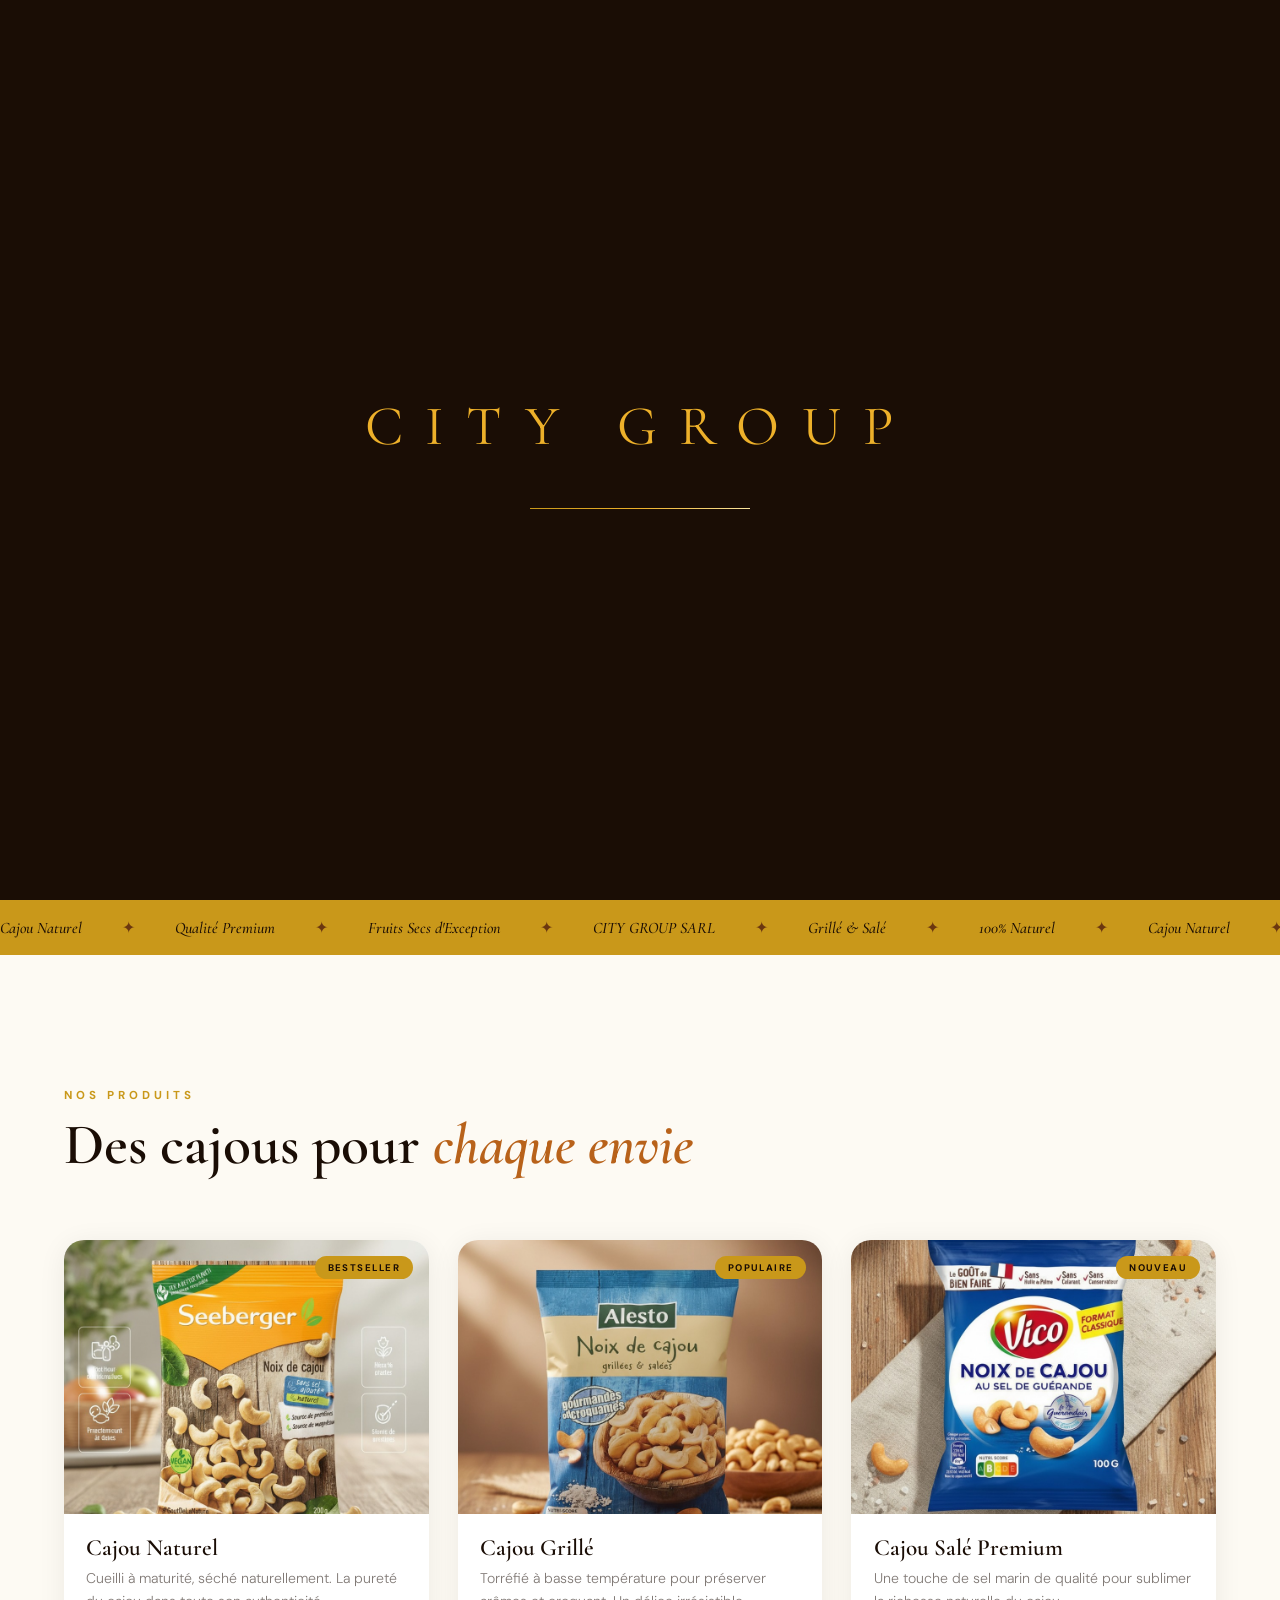
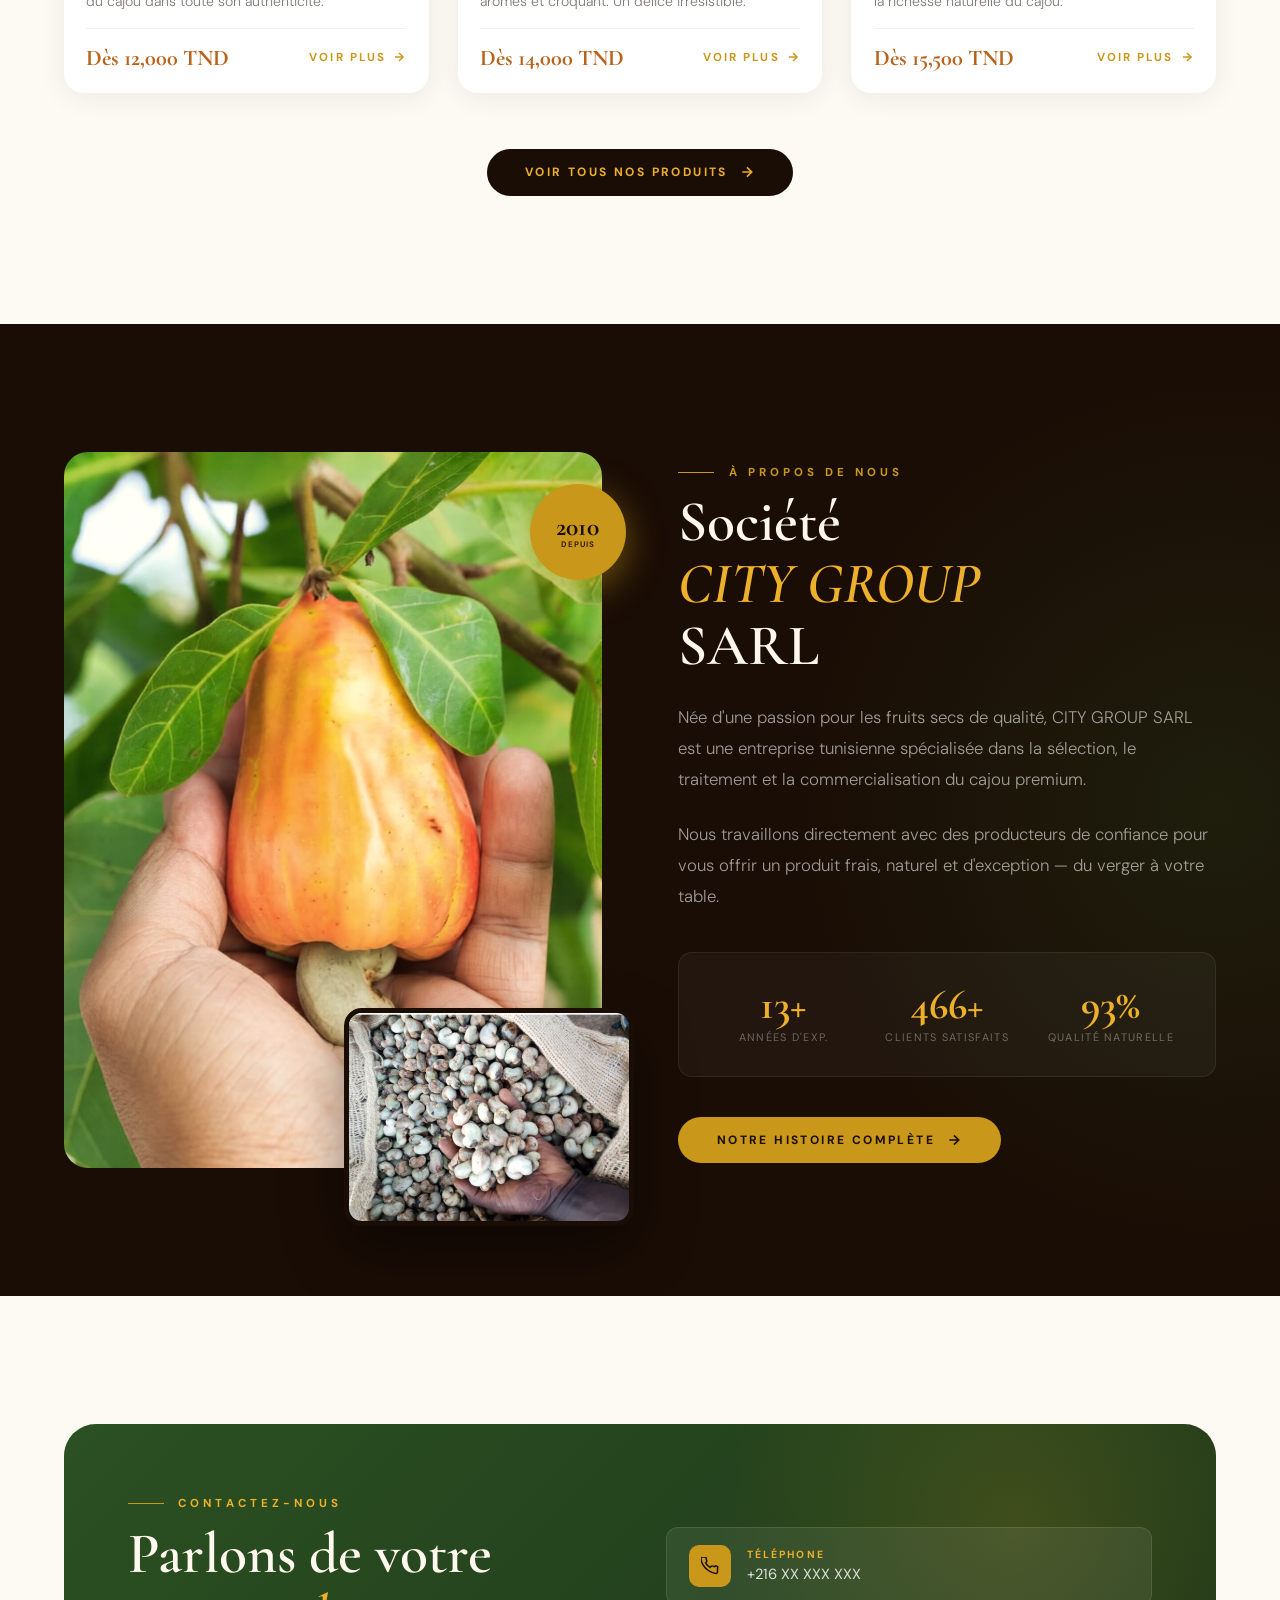
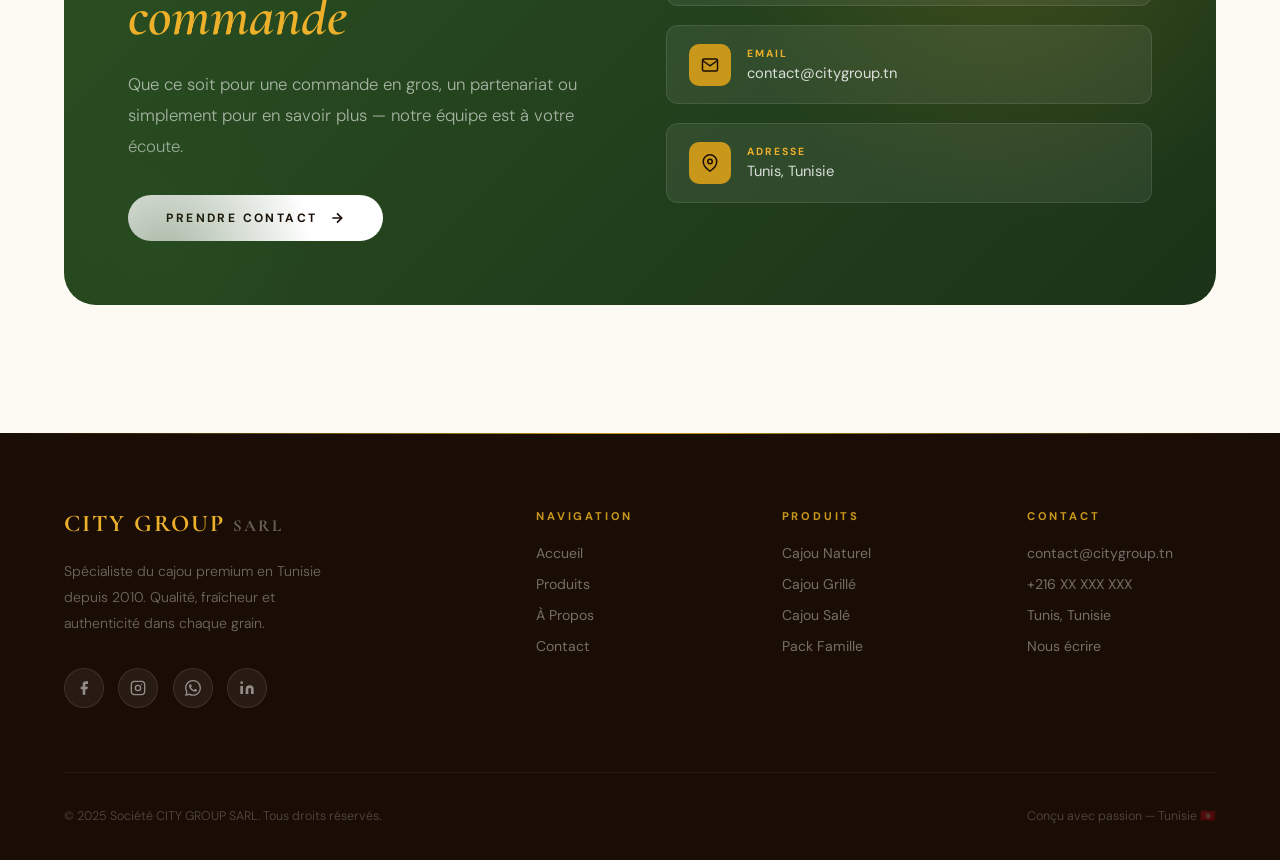
==== index.html @ 3052d3b9 "Initial commit" ====
<!DOCTYPE html>
<html lang="fr">
<head>
  <meta charset="UTF-8"/>
  <meta name="viewport" content="width=device-width, initial-scale=1.0"/>
  <meta name="description" content="Société CITY GROUP SARL — Cajou premium de qualité supérieure. Découvrez nos produits de fruits secs d'exception."/>
  <title>CITY GROUP SARL — Cajou Premium</title>
  <link rel="stylesheet" href="css/style.css"/>
  <link rel="preconnect" href="https://fonts.googleapis.com"/>
</head>
<body>

  <!-- LOADER -->
  <div id="loader">
    <div class="loader-brand">CITY GROUP</div>
    <div class="loader-line-wrap"><div class="loader-line"></div></div>
  </div>

  <!-- PAGE VEIL (transition) -->
  <div class="page-veil"></div>

  <!-- CUSTOM CURSOR -->
  <div class="cursor">
    <div class="cursor-dot"></div>
    <div class="cursor-ring"></div>
  </div>

  <!-- ===================== NAVBAR ===================== -->
  <nav class="navbar">
    <div class="nav-inner">
      <a href="index.html" class="nav-logo">
        <img src="./assets/logo.WebP" alt="City Group SARL" style="height:72px; width:auto; object-fit:contain;"/>
        <div class="logo-name">
          CITY GROUP
          <sub>SARL</sub>
        </div>
      </a>

      <ul class="nav-menu">
        <li><a href="index.html"    class="nav-link">Accueil</a></li>
        <li><a href="products.html" class="nav-link">Produits</a></li>
        <li><a href="about.html"    class="nav-link">À Propos</a></li>
        <li><a href="contact.html"  class="nav-link nav-cta">Contact</a></li>
      </ul>

      <button class="hamburger" aria-label="Menu">
        <span></span><span></span><span></span>
      </button>
    </div>
  </nav>

  <!-- Mobile Overlay -->
  <div class="nav-mobile">
    <ul class="nav-menu">
      <li><a href="index.html"    class="nav-link">Accueil</a></li>
      <li><a href="products.html" class="nav-link">Produits</a></li>
      <li><a href="about.html"    class="nav-link">À Propos</a></li>
      <li><a href="contact.html"  class="nav-link">Contact</a></li>
    </ul>
  </div>

  <!-- ===================== HERO ===================== -->
  <section class="hero">
    <div class="hero-backdrop"></div>
    <div class="hero-noise"></div>
    <div class="particles"></div>

    <div class="hero-photo">
      <img src="./assets/wallpaper-cajou.WebP"
           alt="Cajou premium" loading="lazy"/>
    </div>

    <div class="container">
      <div class="hero-content">
        <div class="eyebrow-line eyebrow" data-reveal="up">
          Qualité &amp; Excellence
        </div>

        <h1 data-reveal="up" data-delay="1">
          La <em>saveur pure</em><br/>
          du <strong>cajou</strong><br/>
          naturel
        </h1>

        <p class="hero-sub" data-reveal="up" data-delay="2">
          Société CITY GROUP SARL vous propose des fruits secs de cajou
          soigneusement sélectionnés — croquants, naturels et d'une
          fraîcheur incomparable.
        </p>

        <div class="hero-actions" data-reveal="up" data-delay="3">
          <a href="products.html" class="btn btn-primary">
            <span>Découvrir nos produits</span>
            <svg width="16" height="16" viewBox="0 0 24 24" fill="none" stroke="currentColor" stroke-width="2.5"><line x1="5" y1="12" x2="19" y2="12"/><polyline points="12 5 19 12 12 19"/></svg>
          </a>
          <a href="about.html" class="btn btn-outline">
            <span>Notre histoire</span>
          </a>
        </div>
      </div>
    </div>

    <div class="hero-scroll">
      <p>Défiler</p>
      <div class="scroll-bar"></div>
    </div>
  </section>

  <!-- ===================== MARQUEE ===================== -->
  <div class="marquee-bar" aria-hidden="true">
    <div class="marquee-track">
      <!-- duplicated for seamless loop -->
      <span class="marquee-item">Cajou Naturel</span>
      <span class="marquee-item marquee-dot">✦</span>
      <span class="marquee-item">Qualité Premium</span>
      <span class="marquee-item marquee-dot">✦</span>
      <span class="marquee-item">Fruits Secs d'Exception</span>
      <span class="marquee-item marquee-dot">✦</span>
      <span class="marquee-item">CITY GROUP SARL</span>
      <span class="marquee-item marquee-dot">✦</span>
      <span class="marquee-item">Grillé & Salé</span>
      <span class="marquee-item marquee-dot">✦</span>
      <span class="marquee-item">100% Naturel</span>
      <span class="marquee-item marquee-dot">✦</span>

      <span class="marquee-item">Cajou Naturel</span>
      <span class="marquee-item marquee-dot">✦</span>
      <span class="marquee-item">Qualité Premium</span>
      <span class="marquee-item marquee-dot">✦</span>
      <span class="marquee-item">Fruits Secs d'Exception</span>
      <span class="marquee-item marquee-dot">✦</span>
      <span class="marquee-item">CITY GROUP SARL</span>
      <span class="marquee-item marquee-dot">✦</span>
      <span class="marquee-item">Grillé & Salé</span>
      <span class="marquee-item marquee-dot">✦</span>
      <span class="marquee-item">100% Naturel</span>
      <span class="marquee-item marquee-dot">✦</span>
    </div>
  </div>

  <!-- ===================== PRODUCTS PREVIEW ===================== -->
  <section class="sec-products-preview">
    <div class="container">
      <div class="sec-header" data-reveal="up">
        <span class="eyebrow">Nos Produits</span>
        <h2 class="sec-title">Des cajous pour <em>chaque envie</em></h2>
      </div>

      <div class="products-grid-3">
        <!-- Card 1 -->
        <div class="product-card" data-reveal="up" data-delay="1">
          <div class="pc-img">
            <img src="./assets/Cajou-Naturel.WebP"
                 alt="Cajou Naturel" loading="lazy"/>
            <span class="pc-badge">Bestseller</span>
          </div>
          <div class="pc-body">
            <h3>Cajou Naturel</h3>
            <p>Cueilli à maturité, séché naturellement. La pureté du cajou dans toute son authenticité.</p>
            <div class="pc-footer">
              <span class="price">Dès 12,000 TND</span>
              <a href="products.html" class="pc-link">
                Voir plus
                <svg width="14" height="14" viewBox="0 0 24 24" fill="none" stroke="currentColor" stroke-width="2.5"><line x1="5" y1="12" x2="19" y2="12"/><polyline points="12 5 19 12 12 19"/></svg>
              </a>
            </div>
          </div>
        </div>

        <!-- Card 2 -->
        <div class="product-card" data-reveal="up" data-delay="2">
          <div class="pc-img">
            <img src="./assets/Cajou-grillees-salees.WebP"
                 alt="Cajou Grillé" loading="lazy"/>
            <span class="pc-badge">Populaire</span>
          </div>
          <div class="pc-body">
            <h3>Cajou Grillé</h3>
            <p>Torréfié à basse température pour préserver arômes et croquant. Un délice irrésistible.</p>
            <div class="pc-footer">
              <span class="price">Dès 14,000 TND</span>
              <a href="products.html" class="pc-link">
                Voir plus
                <svg width="14" height="14" viewBox="0 0 24 24" fill="none" stroke="currentColor" stroke-width="2.5"><line x1="5" y1="12" x2="19" y2="12"/><polyline points="12 5 19 12 12 19"/></svg>
              </a>
            </div>
          </div>
        </div>

        <!-- Card 3 -->
        <div class="product-card" data-reveal="up" data-delay="3">
          <div class="pc-img">
            <img src="./assets/cajou-sel-gerande.WebP"
                 alt="Cajou Salé Premium" loading="lazy"/>
            <span class="pc-badge">Nouveau</span>
          </div>
          <div class="pc-body">
            <h3>Cajou Salé Premium</h3>
            <p>Une touche de sel marin de qualité pour sublimer la richesse naturelle du cajou.</p>
            <div class="pc-footer">
              <span class="price">Dès 15,500 TND</span>
              <a href="products.html" class="pc-link">
                Voir plus
                <svg width="14" height="14" viewBox="0 0 24 24" fill="none" stroke="currentColor" stroke-width="2.5"><line x1="5" y1="12" x2="19" y2="12"/><polyline points="12 5 19 12 12 19"/></svg>
              </a>
            </div>
          </div>
        </div>
      </div>

      <div style="text-align:center; margin-top:3.5rem;" data-reveal="up">
        <a href="products.html" class="btn btn-dark">
          <span>Voir tous nos produits</span>
          <svg width="16" height="16" viewBox="0 0 24 24" fill="none" stroke="currentColor" stroke-width="2.5"><line x1="5" y1="12" x2="19" y2="12"/><polyline points="12 5 19 12 12 19"/></svg>
        </a>
      </div>
    </div>
  </section>

  <!-- ===================== ABOUT TEASER ===================== -->
  <section class="sec-about-teaser">
    <div class="container">
      <div class="about-layout">

        <!-- Visual -->
        <div class="about-visual" data-reveal="left">
          <div class="about-main-img">
            <img src="./assets/cajou-fruit.WebP"
                 alt="Notre entreprise" loading="lazy"/>
          </div>
          <div class="about-accent-img">
            <img src="./assets/about-us0.WebP"
                 alt="Produits frais" loading="lazy"/>
          </div>
          <div class="about-spin-badge">
            <span class="yr">2010</span>
            <span class="yr-lbl">Depuis</span>
          </div>
        </div>

        <!-- Text -->
        <div class="about-text" data-reveal="right">
          <span class="eyebrow-line eyebrow">À Propos de Nous</span>
          <h2 class="sec-title" style="margin-top:.7rem;">
            Société<br/><em>CITY GROUP</em><br/>SARL
          </h2>
          <p>
            Née d'une passion pour les fruits secs de qualité, CITY GROUP SARL
            est une entreprise tunisienne spécialisée dans la sélection,
            le traitement et la commercialisation du cajou premium.
          </p>
          <p>
            Nous travaillons directement avec des producteurs de confiance pour
            vous offrir un produit frais, naturel et d'exception — du verger à
            votre table.
          </p>

          <div class="stats-row">
            <div class="stat">
              <div class="stat-n" data-count="14" data-suffix="+">0+</div>
              <div class="stat-l">Années d'exp.</div>
            </div>
            <div class="stat">
              <div class="stat-n" data-count="500" data-suffix="+">0+</div>
              <div class="stat-l">Clients satisfaits</div>
            </div>
            <div class="stat">
              <div class="stat-n" data-count="100" data-suffix="%">0%</div>
              <div class="stat-l">Qualité naturelle</div>
            </div>
          </div>

          <a href="about.html" class="btn btn-primary">
            <span>Notre histoire complète</span>
            <svg width="16" height="16" viewBox="0 0 24 24" fill="none" stroke="currentColor" stroke-width="2.5"><line x1="5" y1="12" x2="19" y2="12"/><polyline points="12 5 19 12 12 19"/></svg>
          </a>
        </div>
      </div>
    </div>
  </section>

  <!-- ===================== CONTACT TEASER ===================== -->
  <section class="sec-contact-teaser">
    <div class="container">
      <div class="contact-card-big">
        <div class="ctc-txt" data-reveal="left">
          <span class="eyebrow-line eyebrow" style="color:#EDB02A">Contactez-nous</span>
          <h2 style="margin-top:.7rem;">Parlons de votre <em>commande</em></h2>
          <p>
            Que ce soit pour une commande en gros, un partenariat ou simplement
            pour en savoir plus — notre équipe est à votre écoute.
          </p>
          <a href="contact.html" class="btn btn-white">
            <span>Prendre contact</span>
            <svg width="16" height="16" viewBox="0 0 24 24" fill="none" stroke="currentColor" stroke-width="2.5"><line x1="5" y1="12" x2="19" y2="12"/><polyline points="12 5 19 12 12 19"/></svg>
          </a>
        </div>

        <div class="ctc-items" data-reveal="right">
          <div class="ctc-item">
            <div class="ctc-icon">
              <svg viewBox="0 0 24 24" fill="none" stroke="currentColor" stroke-width="2"><path d="M22 16.92v3a2 2 0 01-2.18 2 19.79 19.79 0 01-8.63-3.07A19.5 19.5 0 013 10.81a19.79 19.79 0 01-3.07-8.67A2 2 0 011.9 0h3a2 2 0 012 1.72 12.8 12.8 0 00.7 2.81 2 2 0 01-.45 2.11L6.09 7.91a16 16 0 006 6l1.27-1.27a2 2 0 012.11-.45 12.8 12.8 0 002.81.7A2 2 0 0122 14.92z"/></svg>
            </div>
            <div>
              <div class="ctc-lbl">Téléphone</div>
              <div class="ctc-val">+216 XX XXX XXX</div>
            </div>
          </div>
          <div class="ctc-item">
            <div class="ctc-icon">
              <svg viewBox="0 0 24 24" fill="none" stroke="currentColor" stroke-width="2"><path d="M4 4h16c1.1 0 2 .9 2 2v12c0 1.1-.9 2-2 2H4c-1.1 0-2-.9-2-2V6c0-1.1.9-2 2-2z"/><polyline points="22,6 12,13 2,6"/></svg>
            </div>
            <div>
              <div class="ctc-lbl">Email</div>
              <div class="ctc-val">contact@citygroup.tn</div>
            </div>
          </div>
          <div class="ctc-item">
            <div class="ctc-icon">
              <svg viewBox="0 0 24 24" fill="none" stroke="currentColor" stroke-width="2"><path d="M21 10c0 7-9 13-9 13s-9-6-9-13a9 9 0 0118 0z"/><circle cx="12" cy="10" r="3"/></svg>
            </div>
            <div>
              <div class="ctc-lbl">Adresse</div>
              <div class="ctc-val">Tunis, Tunisie</div>
            </div>
          </div>
        </div>
      </div>
    </div>
  </section>

  <!-- ===================== FOOTER ===================== -->
  <footer class="footer">
    <div class="container">
      <div class="footer-grid">
        <!-- Brand -->
        <div class="footer-brand">
          <div class="logo-name" style="font-size:1.5rem; margin-bottom:1rem; display:block;">
            CITY GROUP <span style="color:rgba(255,255,255,.35); font-size:.7em;">SARL</span>
          </div>
          <p>
            Spécialiste du cajou premium en Tunisie depuis 2010.
            Qualité, fraîcheur et authenticité dans chaque grain.
          </p>
          <div class="social-row">
            <!-- Facebook -->
            <a href="#" class="s-link" aria-label="Facebook">
              <svg viewBox="0 0 24 24" fill="currentColor"><path d="M18 2h-3a5 5 0 00-5 5v3H7v4h3v8h4v-8h3l1-4h-4V7a1 1 0 011-1h3z"/></svg>
            </a>
            <!-- Instagram -->
            <a href="#" class="s-link" aria-label="Instagram">
              <svg viewBox="0 0 24 24" fill="none" stroke="currentColor" stroke-width="2"><rect x="2" y="2" width="20" height="20" rx="5"/><circle cx="12" cy="12" r="4"/><circle cx="17.5" cy="6.5" r="1" fill="currentColor" stroke="none"/></svg>
            </a>
            <!-- WhatsApp -->
            <a href="#" class="s-link" aria-label="WhatsApp">
              <svg viewBox="0 0 24 24" fill="currentColor"><path d="M17.472 14.382c-.297-.149-1.758-.867-2.03-.967-.273-.099-.471-.148-.67.15-.197.297-.767.966-.94 1.164-.173.199-.347.223-.644.075-.297-.15-1.255-.463-2.39-1.475-.883-.788-1.48-1.761-1.653-2.059-.173-.297-.018-.458.13-.606.134-.133.298-.347.446-.52.149-.174.198-.298.298-.497.099-.198.05-.371-.025-.52-.075-.149-.669-1.612-.916-2.207-.242-.579-.487-.5-.669-.51-.173-.008-.371-.01-.57-.01-.198 0-.52.074-.792.372-.272.297-1.04 1.016-1.04 2.479 0 1.462 1.065 2.875 1.213 3.074.149.198 2.096 3.2 5.077 4.487.709.306 1.262.489 1.694.625.712.227 1.36.195 1.871.118.571-.085 1.758-.719 2.006-1.413.248-.694.248-1.289.173-1.413-.074-.124-.272-.198-.57-.347m-5.421 7.403h-.004a9.87 9.87 0 01-5.031-1.378l-.361-.214-3.741.982.998-3.648-.235-.374a9.86 9.86 0 01-1.51-5.26c.001-5.45 4.436-9.884 9.888-9.884 2.64 0 5.122 1.03 6.988 2.898a9.825 9.825 0 012.893 6.994c-.003 5.45-4.437 9.884-9.885 9.884m8.413-18.297A11.815 11.815 0 0012.05 0C5.495 0 .16 5.335.157 11.892c0 2.096.547 4.142 1.588 5.945L.057 24l6.305-1.654a11.882 11.882 0 005.683 1.448h.005c6.554 0 11.89-5.335 11.893-11.893a11.821 11.821 0 00-3.48-8.413z"/></svg>
            </a>
            <!-- LinkedIn -->
            <a href="#" class="s-link" aria-label="LinkedIn">
              <svg viewBox="0 0 24 24" fill="currentColor"><path d="M16 8a6 6 0 016 6v7h-4v-7a2 2 0 00-2-2 2 2 0 00-2 2v7h-4v-7a6 6 0 016-6zM2 9h4v12H2z"/><circle cx="4" cy="4" r="2"/></svg>
            </a>
          </div>
        </div>

        <!-- Navigation -->
        <div class="footer-col">
          <h5>Navigation</h5>
          <div class="footer-links">
            <a href="index.html">Accueil</a>
            <a href="products.html">Produits</a>
            <a href="about.html">À Propos</a>
            <a href="contact.html">Contact</a>
          </div>
        </div>

        <!-- Produits -->
        <div class="footer-col">
          <h5>Produits</h5>
          <div class="footer-links">
            <a href="products.html">Cajou Naturel</a>
            <a href="products.html">Cajou Grillé</a>
            <a href="products.html">Cajou Salé</a>
            <a href="products.html">Pack Famille</a>
          </div>
        </div>

        <!-- Contact -->
        <div class="footer-col">
          <h5>Contact</h5>
          <div class="footer-links">
            <a href="mailto:contact@citygroup.tn">contact@citygroup.tn</a>
            <a href="tel:+21600000000">+216 XX XXX XXX</a>
            <a href="#">Tunis, Tunisie</a>
            <a href="contact.html">Nous écrire</a>
          </div>
        </div>
      </div>

      <div class="footer-bottom">
        <p>© 2025 Société CITY GROUP SARL. Tous droits réservés.</p>
        <p>Conçu avec passion — Tunisie 🇹🇳</p>
      </div>
    </div>
  </footer>

  <script src="js/main.js"></script>
</body>
</html>
---- css/style.css ----
/* ===================================================
   CITY GROUP SARL — Premium Cajou Website
   Design System & Stylesheet
   =================================================== */

@import url('https://fonts.googleapis.com/css2?family=Cormorant+Garamond:ital,wght@0,300;0,400;0,500;0,600;0,700;1,300;1,400;1,500;1,600&family=DM+Sans:wght@300;400;500;600;700&display=swap');

/* ===== CSS VARIABLES ===== */
:root {
  --espresso:     #1A0D05;
  --chocolate:    #3B1A08;
  --brown:        #6B3710;
  --caramel:      #B8621A;
  --gold:         #C9981A;
  --gold-bright:  #EDB02A;
  --gold-pale:    #FAE5A0;
  --gold-subtle:  rgba(201,152,26,0.12);
  --forest:       #1B3318;
  --green:        #2B5022;
  --sage:         #4A7A3D;
  --mint:         #78B56A;
  --cream:        #FDFAF3;
  --warm-white:   #FFF8EE;
  --off-white:    #F5EEE2;
  --nav-h:        80px;
  --ease-out:     cubic-bezier(0.16, 1, 0.3, 1);
  --ease-bounce:  cubic-bezier(0.34, 1.56, 0.64, 1);
  --ease-smooth:  cubic-bezier(0.25, 0.46, 0.45, 0.94);
}

/* ===== RESET ===== */
*, *::before, *::after { margin:0; padding:0; box-sizing:border-box; }
html { scroll-behavior: smooth; font-size: 16px; }
body {
  font-family: 'DM Sans', sans-serif;
  background: var(--cream);
  color: var(--espresso);
  overflow-x: hidden;
  cursor: none;
}
img { max-width:100%; height:auto; display:block; }
a  { text-decoration:none; color:inherit; }
ul { list-style:none; }
button { border:none; background:none; cursor:none; }
::selection { background: var(--gold); color: var(--espresso); }

/* ===== CUSTOM CURSOR ===== */
.cursor {
  position: fixed; top:0; left:0;
  pointer-events: none; z-index: 9999;
}
.cursor-dot {
  position: absolute;
  width: 8px; height: 8px;
  background: var(--gold-bright);
  border-radius: 50%;
  transform: translate(-50%, -50%);
  transition: width .2s, height .2s, background .2s;
}
.cursor-ring {
  position: absolute;
  width: 42px; height: 42px;
  border: 1.5px solid var(--gold-bright);
  border-radius: 50%;
  transform: translate(-50%, -50%);
  opacity: 0.6;
  transition: width .15s, height .15s, border-color .15s, opacity .15s;
}
.cursor.hover .cursor-dot  { width:14px; height:14px; background:var(--gold); }
.cursor.hover .cursor-ring { width:62px; height:62px; border-color:var(--gold); opacity:1; }

/* ===== LOADING SCREEN ===== */
#loader {
  position: fixed; inset:0;
  background: var(--espresso);
  display: flex; flex-direction: column;
  align-items: center; justify-content: center;
  z-index: 10000;
  transition: opacity .7s ease .2s, visibility .7s ease .2s;
}
#loader.out { opacity:0; visibility:hidden; }
.loader-brand {
  font-family: 'Cormorant Garamond', serif;
  font-size: clamp(1.8rem,5vw,3.5rem);
  letter-spacing: .4em;
  color: var(--gold-bright);
  margin-bottom: 3rem;
  animation: pulseGlow 1.8s ease-in-out infinite;
}
.loader-line-wrap {
  width: 220px; height: 1px;
  background: rgba(255,255,255,.08);
  overflow: hidden;
}
.loader-line {
  height: 100%;
  background: linear-gradient(90deg, var(--gold), var(--gold-bright), var(--gold-pale));
  animation: loadFill 2s var(--ease-out) forwards;
}
@keyframes loadFill { from{width:0} to{width:100%} }
@keyframes pulseGlow {
  0%,100%{ opacity:1; text-shadow: 0 0 30px rgba(237,176,42,.5); }
  50%{ opacity:.4; text-shadow: none; }
}

/* ===== PAGE TRANSITION ===== */
.page-veil {
  position: fixed; inset:0;
  background: var(--espresso);
  z-index: 9998;
  transform: scaleY(0);
  transform-origin: top;
  pointer-events: none;
}

/* ===== TYPOGRAPHY ===== */
h1,h2,h3,h4,h5 {
  font-family: 'Cormorant Garamond', serif;
  line-height: 1.08;
  font-weight: 600;
}
h1 { font-size: clamp(2.8rem, 7.5vw, 7rem); }
h2 { font-size: clamp(2rem, 4.5vw, 4.2rem); }
h3 { font-size: clamp(1.4rem, 2.5vw, 2.2rem); }
p  { font-size: clamp(.9rem, 1.4vw, 1.05rem); line-height: 1.85; font-weight: 300; }

.eyebrow {
  font-family: 'DM Sans', sans-serif;
  font-size: .72rem; font-weight: 700;
  letter-spacing: .35em; text-transform: uppercase;
  color: var(--gold);
}
.eyebrow-line {
  display: inline-flex; align-items: center; gap: .9rem;
}
.eyebrow-line::before {
  content:''; width:36px; height:1px; background:var(--gold);
  flex-shrink:0;
}

/* ===== LAYOUT ===== */
.container {
  max-width: 1380px;
  margin: 0 auto;
  padding: 0 clamp(1.5rem, 5vw, 5rem);
}
section { position:relative; overflow:hidden; }

/* ===== NAVBAR ===== */
.navbar {
  position: fixed; top:0; left:0; right:0;
  height: var(--nav-h);
  display: flex; align-items: center;
  padding: 0 clamp(1.5rem, 4vw, 4rem);
  z-index: 1000;
  transition: background .45s ease, height .45s ease, box-shadow .45s ease;
}
.navbar.scrolled {
  background: rgba(26,13,5,.96);
  backdrop-filter: blur(16px);
  box-shadow: 0 2px 50px rgba(0,0,0,.35);
  height: 64px;
}
.nav-inner {
  width: 100%;
  display: flex; align-items: center; justify-content: space-between;
}

/* Logo Slot */
.nav-logo { display:flex; align-items:center; gap:.8rem; z-index:2; }
.logo-img-wrap {
  width: 48px; height: 48px;
  border: 2px dashed rgba(237,176,42,.5);
  border-radius: 50%;
  display: flex; align-items: center; justify-content: center;
  font-size: .55rem; letter-spacing:.05em; text-align:center;
  color: var(--gold); line-height:1.3; padding:.4rem;
  /* ← REPLACE with: <img src="your-logo.png" alt="City Group"> */
}
.logo-name {
  font-family: 'Cormorant Garamond', serif;
  font-size: 1.15rem; font-weight: 700;
  color: var(--gold-bright);
  letter-spacing: .08em; line-height:1.2;
}
.logo-name sub {
  display:block; font-size:.6rem;
  font-family: 'DM Sans', sans-serif; font-weight:400;
  letter-spacing:.25em; color:rgba(255,255,255,.45);
}

/* Nav Links */
.nav-menu { display:flex; align-items:center; gap:2.2rem; }
.nav-link {
  font-size: .75rem; font-weight:600;
  letter-spacing:.22em; text-transform:uppercase;
  color: rgba(255,255,255,.75);
  position:relative; transition:color .3s ease;
  padding-bottom:2px;
}
.nav-link::after {
  content:''; position:absolute; bottom:-2px; left:0;
  width:0; height:1px; background:var(--gold-bright);
  transition: width .4s var(--ease-out);
}
.nav-link:hover, .nav-link.active { color:var(--gold-bright); }
.nav-link:hover::after, .nav-link.active::after { width:100%; }
.nav-cta {
  padding: .55rem 1.5rem;
  background: var(--gold);
  color: var(--espresso) !important;
  border-radius: 100px; font-weight:700;
}
.nav-cta::after { display:none !important; }
.nav-cta:hover { background: var(--gold-bright) !important; box-shadow: 0 6px 22px rgba(201,152,26,.45); transform:translateY(-2px); }

/* Hamburger */
.hamburger {
  display:none; flex-direction:column; gap:5px;
  cursor:none; padding:5px; z-index:12;
}
.hamburger span {
  display:block; width:26px; height:2px;
  background:var(--gold-bright);
  transition:all .38s var(--ease-out); transform-origin:center;
}
.hamburger.open span:nth-child(1) { transform:translateY(7px) rotate(45deg); }
.hamburger.open span:nth-child(2) { opacity:0; transform:scaleX(0); }
.hamburger.open span:nth-child(3) { transform:translateY(-7px) rotate(-45deg); }

/* Mobile overlay */
.nav-mobile {
  position:fixed; inset:0;
  background: var(--espresso);
  display:flex; flex-direction:column;
  align-items:center; justify-content:center;
  z-index:10;
  transform:translateY(-100%);
  transition:transform .65s var(--ease-out);
}
.nav-mobile.open { transform:translateY(0); }
.nav-mobile .nav-link {
  font-family:'Cormorant Garamond',serif;
  font-size: clamp(2rem,6vw,3rem);
  font-weight:600; letter-spacing:.04em;
  color:rgba(255,255,255,.75);
  margin:.5rem 0;
}

/* ===== BUTTONS ===== */
.btn {
  display:inline-flex; align-items:center; gap:.7rem;
  padding: .95rem 2.4rem;
  font-family:'DM Sans',sans-serif;
  font-size:.75rem; font-weight:700;
  letter-spacing:.2em; text-transform:uppercase;
  border-radius:100px; position:relative; overflow:hidden;
  transition:transform .25s var(--ease-bounce), box-shadow .3s ease;
  cursor:none;
}
.btn-primary {
  background: var(--gold); color:var(--espresso);
}
.btn-primary::before {
  content:''; position:absolute; inset:0;
  background: var(--gold-bright); border-radius:inherit;
  transform:scaleX(0); transform-origin:left;
  transition:transform .45s var(--ease-out); z-index:0;
}
.btn-primary:hover::before { transform:scaleX(1); }
.btn-primary:hover { box-shadow:0 10px 30px rgba(201,152,26,.4); transform:translateY(-3px); }
.btn-primary > * { position:relative; z-index:1; }
.btn-outline {
  background:transparent; color:var(--gold-bright);
  border:1.5px solid rgba(237,176,42,.5);
}
.btn-outline:hover { background:rgba(237,176,42,.1); border-color:var(--gold-bright); }
.btn-dark { background:var(--espresso); color:var(--gold-bright); }
.btn-dark:hover { background:var(--chocolate); transform:translateY(-3px); box-shadow:0 8px 24px rgba(0,0,0,.3); }
.btn-white { background:white; color:var(--espresso); }
.btn-white:hover { background:var(--cream); transform:translateY(-3px); box-shadow:0 8px 24px rgba(0,0,0,.2); }

/* ===== SCROLL ANIMATIONS ===== */
[data-reveal] { opacity:0; }
[data-reveal="up"]    { transform:translateY(55px); }
[data-reveal="left"]  { transform:translateX(-55px); }
[data-reveal="right"] { transform:translateX(55px); }
[data-reveal="scale"] { transform:scale(.88); }
[data-reveal].visible {
  opacity:1; transform:none;
  transition:opacity .85s ease, transform .85s var(--ease-out);
}
[data-delay="1"].visible { transition-delay:.1s; }
[data-delay="2"].visible { transition-delay:.2s; }
[data-delay="3"].visible { transition-delay:.3s; }
[data-delay="4"].visible { transition-delay:.45s; }
[data-delay="5"].visible { transition-delay:.6s; }
[data-delay="6"].visible { transition-delay:.75s; }

/* ===== HERO ===== */
.hero {
  min-height: 100vh; min-height: 100dvh;
  display:flex; align-items:center;
  background: var(--espresso);
  overflow:hidden;
}
.hero-backdrop {
  position:absolute; inset:0;
  background:
    radial-gradient(ellipse 70% 70% at 75% 40%, rgba(107,55,16,.65) 0%, transparent 65%),
    radial-gradient(ellipse 50% 60% at 20% 85%, rgba(43,80,34,.35) 0%, transparent 55%),
    var(--espresso);
}
.hero-photo {
  position:absolute; right:0; top:0; bottom:0; width:52%;
}
.hero-photo img {
  width:100%; height:100%; object-fit:cover;
  opacity:.35; filter:sepia(25%) saturate(1.2);
  transition:transform 10s ease;
}
.hero-photo::before {
  content:''; position:absolute; inset:0; z-index:1;
  background:linear-gradient(to right, var(--espresso) 0%, rgba(26,13,5,.75) 35%, transparent 80%);
}
.hero-noise {
  position:absolute; inset:0; z-index:1; pointer-events:none;
  background-image: url("data:image/svg+xml,%3Csvg xmlns='http://www.w3.org/2000/svg' width='300' height='300'%3E%3Cfilter id='n'%3E%3CfeTurbulence type='fractalNoise' baseFrequency='.85' numOctaves='4' stitchTiles='stitch'/%3E%3C/filter%3E%3Crect width='300' height='300' filter='url(%23n)' opacity='.04'/%3E%3C/svg%3E");
  opacity:.5;
}
.particles { position:absolute; inset:0; z-index:1; pointer-events:none; overflow:hidden; }
.particle {
  position:absolute; border-radius:50% 100% 0 100%/100% 100% 0 0;
  animation:floatUp linear infinite;
}
@keyframes floatUp {
  0%   { transform:translateY(110vh) rotate(0deg); opacity:0; }
  8%   { opacity:.07; }
  92%  { opacity:.07; }
  100% { transform:translateY(-15vh) rotate(380deg); opacity:0; }
}
.hero-content { position:relative; z-index:2; max-width:760px; }
.hero h1 { color:var(--warm-white); font-weight:300; margin:.8rem 0 1.5rem; }
.hero h1 em { font-style:italic; color:var(--gold-bright); }
.hero h1 strong { font-weight:700; }
.hero-sub {
  color:rgba(255,255,255,.55); max-width:460px; margin-bottom:3rem;
}
.hero-actions { display:flex; gap:1.4rem; flex-wrap:wrap; align-items:center; }
.hero-scroll {
  position:absolute; bottom:2.5rem; left:50%;
  transform:translateX(-50%);
  display:flex; flex-direction:column; align-items:center; gap:.4rem;
  z-index:2;
}
.hero-scroll p {
  font-size:.62rem; letter-spacing:.35em; text-transform:uppercase;
  color:rgba(255,255,255,.3); font-weight:600;
}
.scroll-bar {
  width:1px; height:56px;
  background:linear-gradient(to bottom, var(--gold), transparent);
  animation:scrollAnim 2s ease-in-out infinite;
}
@keyframes scrollAnim {
  0%   { transform:scaleY(0); transform-origin:top; }
  50%  { transform:scaleY(1); transform-origin:top; }
  51%  { transform:scaleY(1); transform-origin:bottom; }
  100% { transform:scaleY(0); transform-origin:bottom; }
}

/* ===== MARQUEE ===== */
.marquee-bar {
  background:var(--gold);
  padding:1.1rem 0; overflow:hidden;
}
.marquee-track {
  display:flex; gap:2.5rem;
  animation:marqueeRun 25s linear infinite;
  white-space:nowrap; width:max-content;
}
.marquee-item {
  font-family:'Cormorant Garamond',serif;
  font-size:1rem; font-style:italic;
  color:var(--espresso); font-weight:500;
  flex-shrink:0;
}
.marquee-dot { color:var(--brown); font-style:normal !important; }
@keyframes marqueeRun { from{transform:translateX(0)} to{transform:translateX(-50%)} }

/* ===== PRODUCT CARDS ===== */
.product-card {
  background:white; border-radius:20px;
  overflow:hidden; cursor:none;
  box-shadow:0 4px 28px rgba(26,13,5,.07);
  transition:transform .45s var(--ease-bounce), box-shadow .4s ease;
  position:relative;
}
.product-card:hover { transform:translateY(-14px); box-shadow:0 28px 60px rgba(26,13,5,.16); }
.pc-img { aspect-ratio:4/3; overflow:hidden; position:relative; }
.pc-img img { width:100%; height:100%; object-fit:cover; transition:transform .7s var(--ease-smooth); }
.product-card:hover .pc-img img { transform:scale(1.09); }
.pc-badge {
  position:absolute; top:1rem; right:1rem;
  background:var(--gold); color:var(--espresso);
  font-size:.6rem; font-weight:700; letter-spacing:.15em; text-transform:uppercase;
  padding:.3rem .8rem; border-radius:100px;
}
.pc-body { padding:1.4rem; }
.pc-body h3 { font-size:1.45rem; color:var(--espresso); margin-bottom:.4rem; }
.pc-body p  { font-size:.88rem; color:rgba(26,13,5,.55); line-height:1.6; margin-bottom:1rem; }
.pc-footer {
  display:flex; align-items:center; justify-content:space-between;
  padding-top:.9rem; border-top:1px solid rgba(26,13,5,.06);
}
.pc-footer .price {
  font-family:'Cormorant Garamond',serif;
  font-size:1.4rem; font-weight:700; color:var(--caramel);
}
.pc-link {
  font-size:.72rem; font-weight:700; letter-spacing:.18em; text-transform:uppercase;
  color:var(--gold); display:inline-flex; align-items:center; gap:.4rem;
  transition:gap .3s ease, color .3s ease;
}
.pc-link:hover { gap:.7rem; color:var(--caramel); }

/* ===== PRODUCTS PREVIEW SECTION ===== */
.sec-products-preview {
  background:var(--cream); padding:clamp(5rem,10vw,10rem) 0;
}
.sec-header { margin-bottom:clamp(3rem,5vw,5rem); }
.sec-header.center { text-align:center; }
.sec-title { margin-top:.6rem; color:var(--espresso); }
.sec-title em { color:var(--caramel); font-style:italic; }
.products-grid-3 {
  display:grid; grid-template-columns:repeat(3,1fr); gap:1.8rem;
}

/* ===== ABOUT TEASER ===== */
.sec-about-teaser {
  background:var(--espresso); padding:clamp(5rem,10vw,10rem) 0;
  position:relative;
}
.sec-about-teaser::before {
  content:''; position:absolute; inset:0; pointer-events:none;
  background:radial-gradient(ellipse 55% 75% at 95% 50%, rgba(43,80,34,.25) 0%, transparent 60%);
}
.about-layout {
  display:grid; grid-template-columns:1fr 1fr;
  gap:clamp(3rem,6vw,8rem); align-items:center;
}
.about-visual { position:relative; }
.about-main-img {
  border-radius:24px; overflow:hidden; aspect-ratio:3/4;
}
.about-main-img img { width:100%; height:100%; object-fit:cover; filter:sepia(15%) saturate(1.1); }
.about-accent-img {
  position:absolute; width:54%; right:-6%; bottom:-8%;
  border-radius:18px; overflow:hidden;
  box-shadow:0 24px 60px rgba(0,0,0,.45);
  border:5px solid var(--espresso);
  aspect-ratio:4/3;
}
.about-accent-img img { width:100%; height:100%; object-fit:cover; }
.about-spin-badge {
  position:absolute; top:2rem; right:-1.5rem;
  width:96px; height:96px;
  background:var(--gold); border-radius:50%;
  display:flex; flex-direction:column; align-items:center; justify-content:center;
  box-shadow:0 10px 35px rgba(201,152,26,.5);
  animation:spinBadge 12s linear infinite; z-index:3;
}
.about-spin-badge .yr {
  font-family:'Cormorant Garamond',serif;
  font-size:1.6rem; font-weight:700; color:var(--espresso); line-height:1;
}
.about-spin-badge .yr-lbl {
  font-size:.5rem; font-family:'DM Sans',sans-serif; font-weight:700;
  letter-spacing:.12em; text-transform:uppercase; color:var(--chocolate);
}
@keyframes spinBadge { from{transform:rotate(0deg)} to{transform:rotate(360deg)} }
.about-text { position:relative; z-index:1; }
.about-text .sec-title { color:var(--warm-white); }
.about-text .sec-title em { color:var(--gold-bright); }
.about-text p { color:rgba(255,255,255,.58); margin:1.5rem 0; }
.stats-row {
  display:grid; grid-template-columns:repeat(3,1fr);
  gap:1.2rem; margin:2.5rem 0;
  padding:2rem 2rem;
  background:rgba(255,255,255,.04);
  border:1px solid rgba(255,255,255,.07);
  border-radius:14px;
}
.stat { text-align:center; }
.stat-n {
  font-family:'Cormorant Garamond',serif;
  font-size:2.6rem; font-weight:700; color:var(--gold-bright); line-height:1;
}
.stat-l {
  font-size:.68rem; letter-spacing:.12em; text-transform:uppercase;
  color:rgba(255,255,255,.35); margin-top:.2rem;
}

/* ===== CONTACT TEASER ===== */
.sec-contact-teaser { background:var(--cream); padding:clamp(5rem,10vw,10rem) 0; }
.contact-card-big {
  background:linear-gradient(135deg, var(--green) 0%, var(--forest) 100%);
  border-radius:32px; padding:clamp(2.5rem,5vw,5rem);
  display:grid; grid-template-columns:1fr 1fr;
  gap:clamp(2rem,4vw,5rem); align-items:center;
  position:relative; overflow:hidden;
}
.contact-card-big::before {
  content:''; position:absolute;
  width:600px; height:600px;
  background:radial-gradient(circle, rgba(201,152,26,.18) 0%, transparent 70%);
  top:-200px; right:-100px; pointer-events:none;
}
.contact-card-big::after {
  content:''; position:absolute;
  width:300px; height:300px;
  background:radial-gradient(circle, rgba(43,80,34,.4) 0%, transparent 70%);
  bottom:-100px; left:-50px; pointer-events:none;
}
.ctc-txt h2 { color:var(--warm-white); }
.ctc-txt h2 em { color:var(--gold-bright); font-style:italic; }
.ctc-txt p { color:rgba(255,255,255,.6); margin:1.4rem 0 2rem; }
.ctc-items { display:flex; flex-direction:column; gap:1.2rem; position:relative; z-index:1; }
.ctc-item {
  display:flex; gap:1rem; align-items:center;
  padding:1.1rem 1.4rem;
  background:rgba(255,255,255,.07);
  border:1px solid rgba(255,255,255,.1);
  border-radius:12px;
  transition:all .35s ease;
}
.ctc-item:hover { background:rgba(255,255,255,.13); transform:translateX(8px); }
.ctc-icon {
  width:42px; height:42px; flex-shrink:0;
  background:var(--gold); border-radius:10px;
  display:flex; align-items:center; justify-content:center; color:var(--espresso);
}
.ctc-icon svg { width:18px; height:18px; }
.ctc-lbl { font-size:.65rem; font-weight:700; letter-spacing:.2em; text-transform:uppercase; color:var(--gold-bright); margin-bottom:.18rem; }
.ctc-val { color:rgba(255,255,255,.82); font-size:.92rem; }

/* ===== FOOTER ===== */
.footer {
  background:var(--espresso); padding:clamp(3.5rem,6vw,6rem) 0 2rem;
  position:relative;
}
.footer::before {
  content:''; position:absolute; top:0; left:0; right:0; height:1px;
  background:linear-gradient(90deg, transparent, var(--gold), transparent);
}
.footer-grid {
  display:grid; grid-template-columns:2.2fr 1fr 1fr 1fr;
  gap:3.5rem; margin-bottom:4rem;
}
.footer-brand p {
  color:rgba(255,255,255,.38); font-size:.88rem; max-width:270px; margin:1.2rem 0 2rem;
}
.social-row { display:flex; gap:.9rem; }
.s-link {
  width:40px; height:40px; border-radius:50%;
  background:rgba(255,255,255,.06); border:1px solid rgba(255,255,255,.1);
  display:flex; align-items:center; justify-content:center;
  color:rgba(255,255,255,.5);
  transition:all .35s ease; cursor:none;
}
.s-link:hover {
  background:var(--gold); border-color:var(--gold);
  color:var(--espresso); transform:translateY(-4px);
}
.s-link svg { width:16px; height:16px; }
.footer-col h5 {
  font-family:'DM Sans',sans-serif; font-size:.7rem; font-weight:700;
  letter-spacing:.25em; text-transform:uppercase; color:var(--gold);
  margin-bottom:1.4rem;
}
.footer-links { display:flex; flex-direction:column; gap:.8rem; }
.footer-links a {
  color:rgba(255,255,255,.4); font-size:.88rem;
  transition:color .3s ease, transform .3s ease; display:inline-block;
}
.footer-links a:hover { color:var(--gold-bright); transform:translateX(6px); }
.footer-bottom {
  padding-top:2rem; border-top:1px solid rgba(255,255,255,.05);
  display:flex; align-items:center; justify-content:space-between;
  gap:1rem; flex-wrap:wrap;
}
.footer-bottom p { color:rgba(255,255,255,.25); font-size:.78rem; }

/* ===== PAGE HERO (inner pages) ===== */
.page-hero {
  min-height: 48vh;
  display:flex; align-items:flex-end;
  padding-bottom:clamp(3rem,5vw,5rem);
  background:var(--espresso); position:relative; overflow:hidden;
}
.ph-bg {
  position:absolute; inset:0;
  background:
    radial-gradient(ellipse 60% 80% at 65% 50%, rgba(107,55,16,.5) 0%, transparent 60%),
    var(--espresso);
}
.ph-bg img {
  width:100%; height:100%; object-fit:cover;
  opacity:.18; filter:sepia(35%);
}
.ph-content { position:relative; z-index:2; }
.ph-content h1 { color:var(--warm-white); }
.ph-content h1 em { color:var(--gold-bright); font-style:italic; }
.breadcrumbs {
  display:flex; align-items:center; gap:.7rem; margin-top:1rem;
}
.breadcrumbs a, .breadcrumbs span {
  font-size:.75rem; color:rgba(255,255,255,.35); letter-spacing:.08em;
}
.breadcrumbs a:hover { color:var(--gold); }
.breadcrumbs .bsep { color:rgba(255,255,255,.18); }

/* ===== PRODUCTS PAGE ===== */
.sec-products { background:var(--cream); padding:clamp(4rem,8vw,8rem) 0; }
.filter-row { display:flex; gap:.8rem; flex-wrap:wrap; margin-bottom:3rem; }
.f-btn {
  padding:.55rem 1.5rem; border-radius:100px;
  border:1.5px solid rgba(26,13,5,.15); background:transparent;
  font-family:'DM Sans',sans-serif; font-size:.72rem; font-weight:700;
  letter-spacing:.12em; text-transform:uppercase;
  color:rgba(26,13,5,.45); cursor:none;
  transition:all .3s ease;
}
.f-btn:hover, .f-btn.active {
  background:var(--espresso); border-color:var(--espresso); color:var(--gold-bright);
}
.products-full { display:grid; grid-template-columns:repeat(3,1fr); gap:1.8rem; }

/* ===== ABOUT PAGE ===== */
.sec-about { background:var(--cream); padding:clamp(4rem,8vw,8rem) 0; }
.about-story-layout {
  display:grid; grid-template-columns:1fr 1fr;
  gap:clamp(3rem,6vw,8rem); align-items:center;
  margin-bottom:clamp(4rem,7vw,7rem);
}
.about-story-layout.flip { direction:rtl; }
.about-story-layout.flip > * { direction:ltr; }
.ast-text h2 { color:var(--espresso); margin-bottom:1.2rem; }
.ast-text h2 em { color:var(--caramel); }
.ast-text p { color:rgba(26,13,5,.6); margin-bottom:1.1rem; }
.ast-imgs {
  display:grid; grid-template-columns:1fr 1fr;
  grid-template-rows:1fr 1fr; gap:1rem; height:480px;
}
.ast-imgs .tall { grid-row:span 2; border-radius:20px; overflow:hidden; }
.ast-imgs .short { border-radius:20px; overflow:hidden; }
.ast-imgs img { width:100%; height:100%; object-fit:cover; transition:transform .6s ease; }
.ast-imgs div:hover img { transform:scale(1.06); }

.values-block {
  background:var(--espresso); border-radius:28px;
  padding:clamp(3rem,5vw,5rem); margin-bottom:clamp(4rem,7vw,7rem);
}
.values-block .sec-title { color:var(--warm-white); }
.values-block .sec-title em { color:var(--gold-bright); }
.values-grid {
  display:grid; grid-template-columns:repeat(4,1fr);
  gap:1.5rem; margin-top:3rem;
}
.val-card {
  padding:1.8rem; border-radius:14px;
  background:rgba(255,255,255,.04);
  border:1px solid rgba(255,255,255,.07);
  transition:all .4s ease;
}
.val-card:hover { background:rgba(255,255,255,.09); transform:translateY(-8px); }
.val-icon {
  width:54px; height:54px; background:rgba(201,152,26,.15);
  border-radius:12px; display:flex; align-items:center; justify-content:center;
  font-size:1.6rem; margin-bottom:1.4rem;
}
.val-card h3 { color:var(--gold-bright); font-size:1.25rem; margin-bottom:.6rem; }
.val-card p { color:rgba(255,255,255,.45); font-size:.88rem; line-height:1.7; }

/* ===== CONTACT PAGE ===== */
.sec-contact { background:var(--cream); padding:clamp(4rem,8vw,8rem) 0; }
.contact-layout-2 {
  display:grid; grid-template-columns:1fr 1.7fr;
  gap:clamp(3rem,5vw,6rem); align-items:start;
}
.ctc-sidebar h2 { color:var(--espresso); }
.ctc-sidebar h2 em { color:var(--caramel); }
.ctc-sidebar > p { color:rgba(26,13,5,.55); margin:1rem 0 2.5rem; }
.ctc-details { display:flex; flex-direction:column; gap:1.1rem; }
.ctc-det {
  display:flex; gap:1rem; align-items:flex-start;
}
.ctc-det-icon {
  width:46px; height:46px; flex-shrink:0;
  background:linear-gradient(135deg,var(--gold),var(--caramel));
  border-radius:11px; display:flex; align-items:center; justify-content:center; color:var(--espresso);
}
.ctc-det-icon svg { width:18px; height:18px; }
.ctc-det-info .lbl {
  font-size:.66rem; font-weight:700; letter-spacing:.2em;
  text-transform:uppercase; color:var(--caramel);
}
.ctc-det-info .val { color:var(--espresso); font-weight:500; margin-top:.18rem; }

.form-card {
  background:white; border-radius:22px;
  padding:clamp(2rem,4vw,3.5rem);
  box-shadow:0 4px 40px rgba(26,13,5,.08);
}
.form-row-2 { display:grid; grid-template-columns:1fr 1fr; gap:1rem; }
.form-group { margin-bottom:1.4rem; }
.form-group label {
  display:block; font-size:.68rem; font-weight:700;
  letter-spacing:.18em; text-transform:uppercase;
  color:rgba(26,13,5,.5); margin-bottom:.5rem;
}
.form-group input, .form-group textarea, .form-group select {
  width:100%; padding:.85rem 1.1rem;
  border:1.5px solid rgba(26,13,5,.1); border-radius:10px;
  font-family:'DM Sans',sans-serif; font-size:.95rem;
  color:var(--espresso); background:var(--cream);
  outline:none; cursor:none;
  transition:border-color .3s ease, box-shadow .3s ease, background .3s ease;
}
.form-group input:focus, .form-group textarea:focus, .form-group select:focus {
  border-color:var(--gold); background:white;
  box-shadow:0 0 0 3px rgba(201,152,26,.12);
}
.form-group textarea { resize:vertical; min-height:130px; }
.form-msg {
  display:none; padding:1rem 1.4rem;
  background:rgba(120,181,106,.15);
  border:1px solid rgba(120,181,106,.3);
  border-radius:10px; color:var(--green);
  font-size:.9rem; margin-top:1rem;
}
.form-msg.show { display:block; }

/* ===== MAP EMBED ===== */
.map-section { height:400px; background:var(--off-white); overflow:hidden; }
.map-section iframe { width:100%; height:100%; border:none; filter:sepia(20%) saturate(.9); }

/* ===== RESPONSIVE ===== */
@media (max-width: 1100px) {
  .footer-grid { grid-template-columns:1fr 1fr; gap:2.5rem; }
  .values-grid { grid-template-columns:repeat(2,1fr); }
  .products-grid-3, .products-full { grid-template-columns:repeat(2,1fr); }
}
@media (max-width: 900px) {
  .about-layout, .about-story-layout, .contact-layout-2 { grid-template-columns:1fr; }
  .about-accent-img, .about-spin-badge { display:none; }
  .contact-card-big { grid-template-columns:1fr; gap:2.5rem; }
  .about-story-layout.flip { direction:ltr; }
  .ast-imgs { height:320px; }
}
@media (max-width: 768px) {
  .nav-menu { display:none; }
  .hamburger { display:flex; }
  .hero-photo { width:100%; opacity:.25; }
  .products-grid-3, .products-full { grid-template-columns:1fr; }
  .values-grid { grid-template-columns:1fr 1fr; }
  .footer-grid { grid-template-columns:1fr; gap:2rem; }
  .form-row-2 { grid-template-columns:1fr; }
  .stats-row { grid-template-columns:1fr; gap:1rem; }
  body { cursor:auto; }
  .cursor { display:none; }
}
@media (max-width: 480px) {
  .values-grid { grid-template-columns:1fr; }
  .hero-actions { flex-direction:column; align-items:flex-start; }
  .contact-card-big { border-radius:20px; }
}
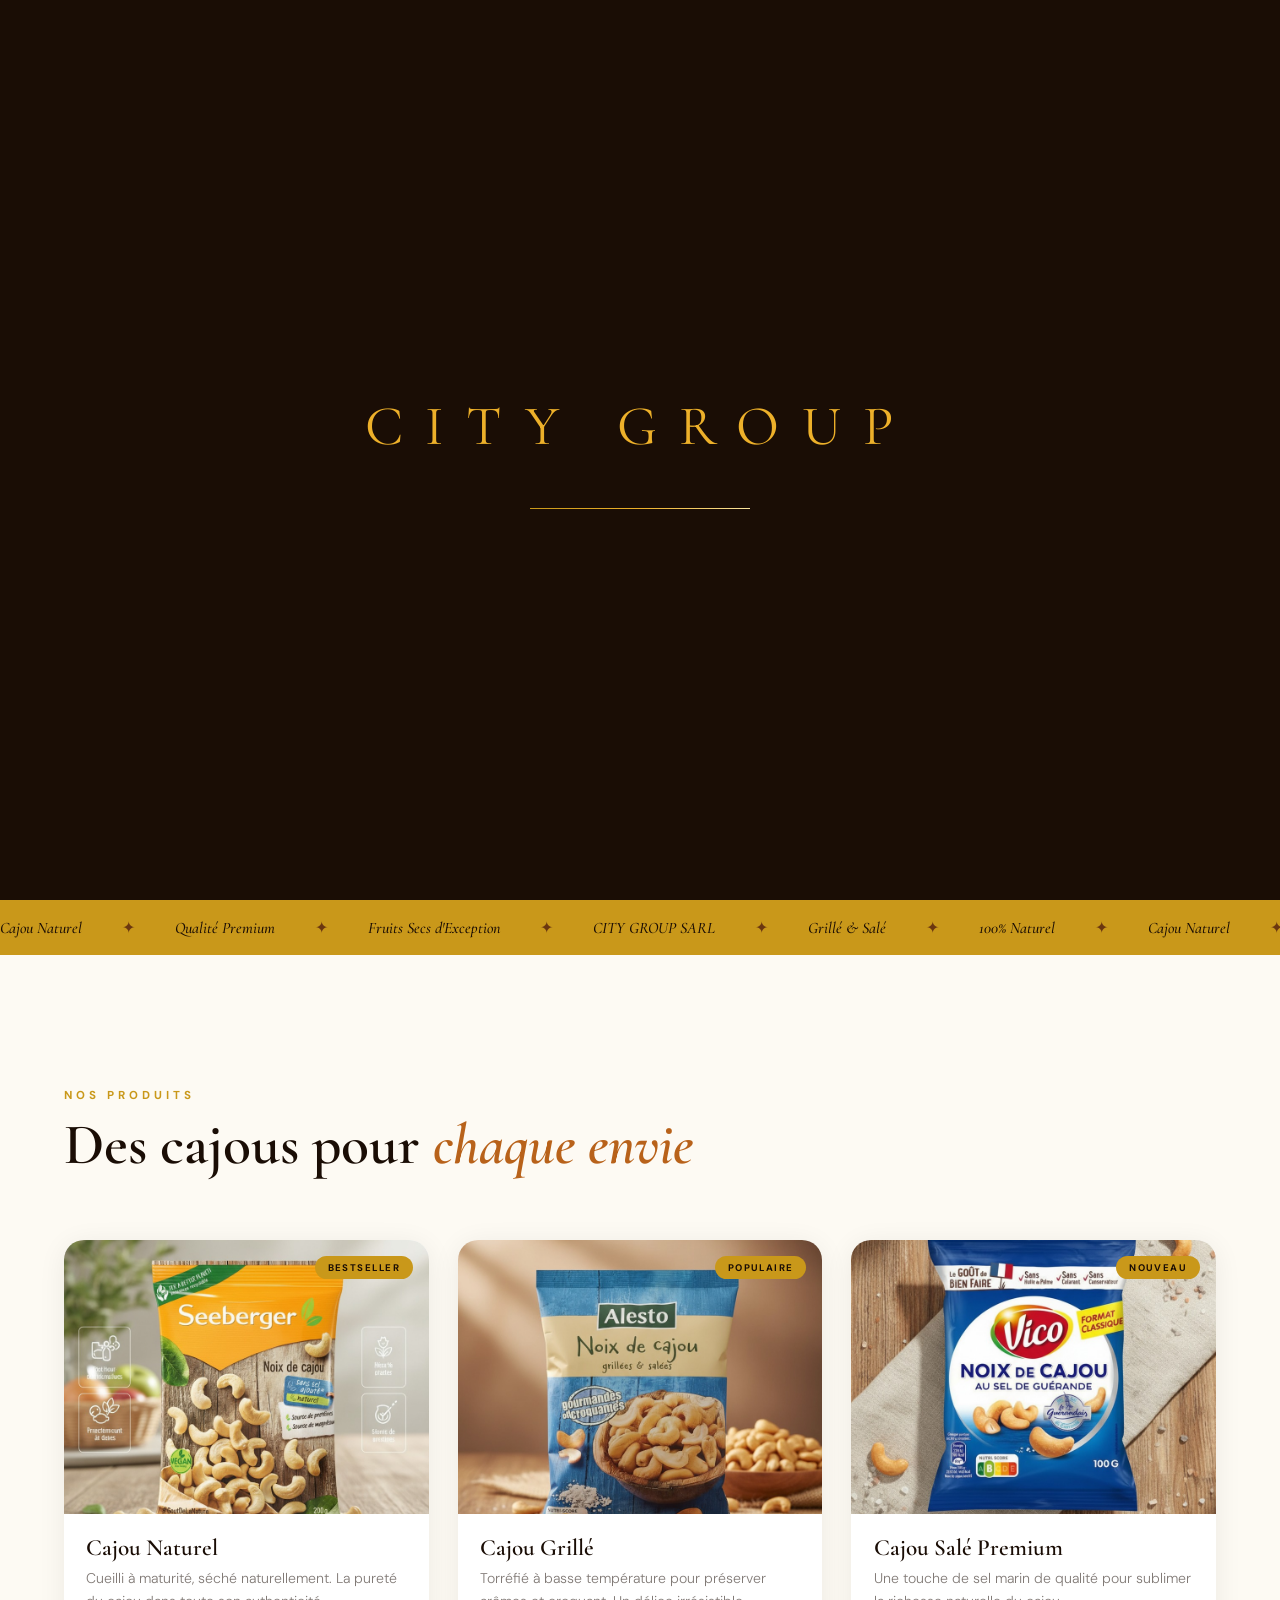
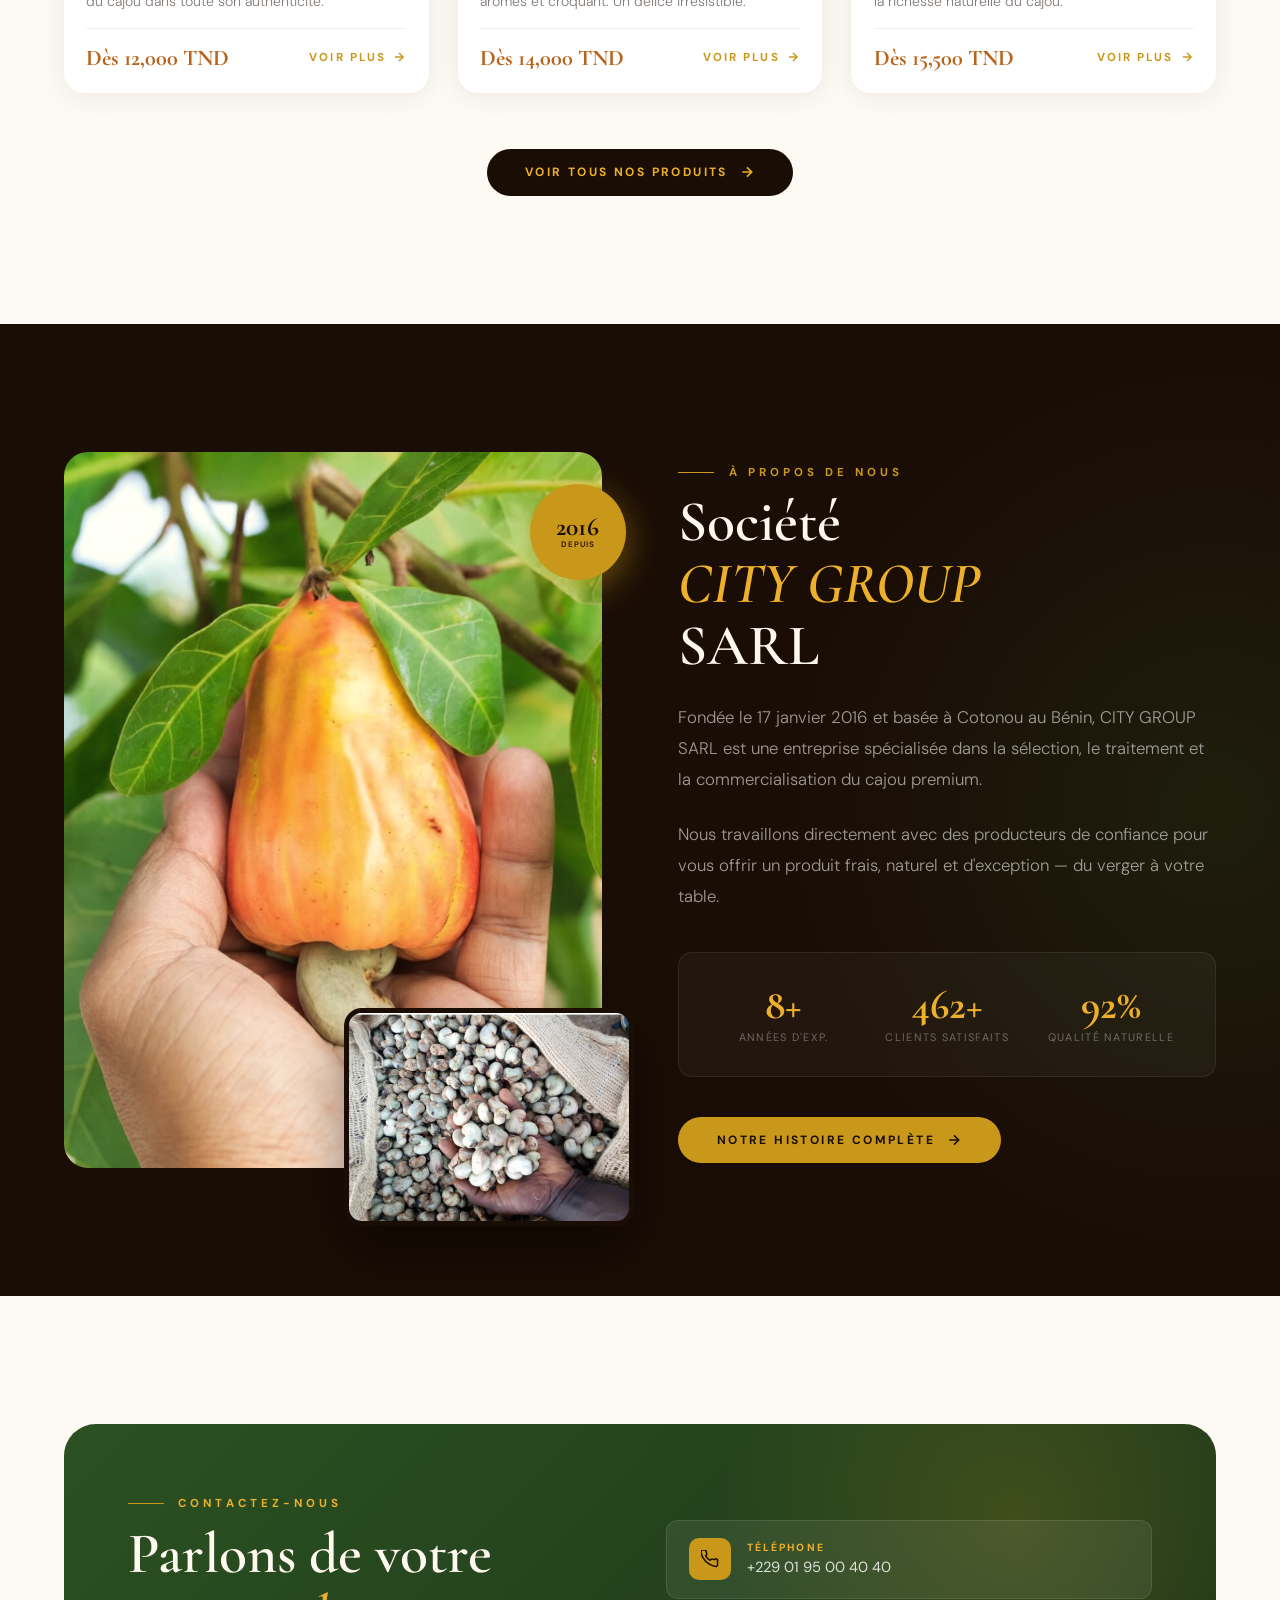
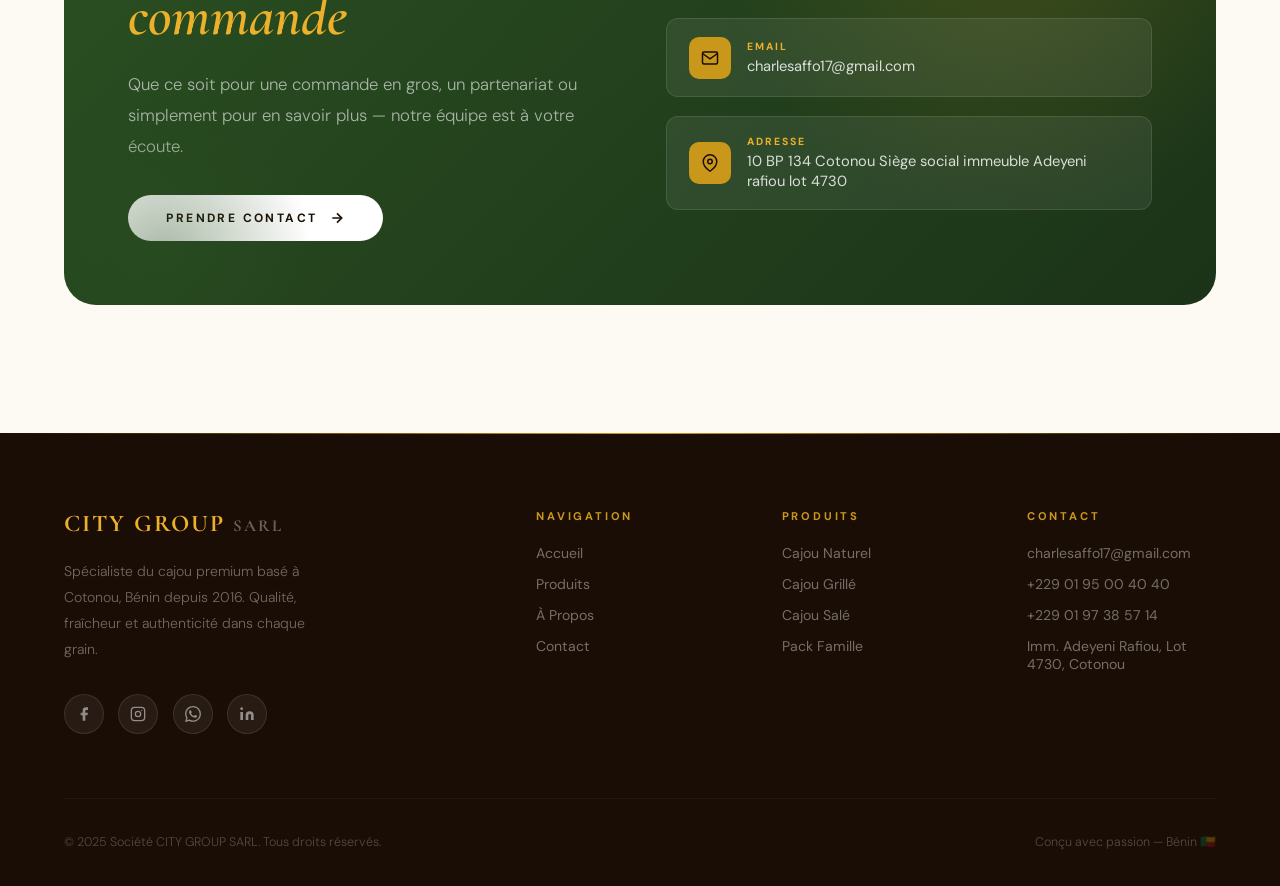
==== commit ab4a2863: "commit modification infos" ====
--- a/index.html
+++ b/index.html
@@ -233,7 +233,7 @@
                  alt="Produits frais" loading="lazy"/>
           </div>
           <div class="about-spin-badge">
-            <span class="yr">2010</span>
+            <span class="yr">2016</span>
             <span class="yr-lbl">Depuis</span>
           </div>
         </div>
@@ -245,8 +245,8 @@
             Société<br/><em>CITY GROUP</em><br/>SARL
           </h2>
           <p>
-            Née d'une passion pour les fruits secs de qualité, CITY GROUP SARL
-            est une entreprise tunisienne spécialisée dans la sélection,
+            Fondée le 17 janvier 2016 et basée à Cotonou au Bénin, CITY GROUP SARL
+            est une entreprise spécialisée dans la sélection,
             le traitement et la commercialisation du cajou premium.
           </p>
           <p>
@@ -257,7 +257,7 @@
 
           <div class="stats-row">
             <div class="stat">
-              <div class="stat-n" data-count="14" data-suffix="+">0+</div>
+              <div class="stat-n" data-count="9" data-suffix="+">0+</div>
               <div class="stat-l">Années d'exp.</div>
             </div>
             <div class="stat">
@@ -303,7 +303,7 @@
             </div>
             <div>
               <div class="ctc-lbl">Téléphone</div>
-              <div class="ctc-val">+216 XX XXX XXX</div>
+              <div class="ctc-val">+229 01 95 00 40 40</div>
             </div>
           </div>
           <div class="ctc-item">
@@ -312,7 +312,7 @@
             </div>
             <div>
               <div class="ctc-lbl">Email</div>
-              <div class="ctc-val">contact@citygroup.tn</div>
+              <div class="ctc-val">charlesaffo17@gmail.com</div>
             </div>
           </div>
           <div class="ctc-item">
@@ -321,7 +321,7 @@
             </div>
             <div>
               <div class="ctc-lbl">Adresse</div>
-              <div class="ctc-val">Tunis, Tunisie</div>
+              <div class="ctc-val">10 BP 134 Cotonou Siège social immeuble Adeyeni rafiou lot 4730</div>
             </div>
           </div>
         </div>
@@ -339,7 +339,7 @@
             CITY GROUP <span style="color:rgba(255,255,255,.35); font-size:.7em;">SARL</span>
           </div>
           <p>
-            Spécialiste du cajou premium en Tunisie depuis 2010.
+            Spécialiste du cajou premium basé à Cotonou, Bénin depuis 2016.
             Qualité, fraîcheur et authenticité dans chaque grain.
           </p>
           <div class="social-row">
@@ -388,17 +388,17 @@
         <div class="footer-col">
           <h5>Contact</h5>
           <div class="footer-links">
-            <a href="mailto:contact@citygroup.tn">contact@citygroup.tn</a>
-            <a href="tel:+21600000000">+216 XX XXX XXX</a>
-            <a href="#">Tunis, Tunisie</a>
-            <a href="contact.html">Nous écrire</a>
+            <a href="mailto:charlesaffo17@gmail.com">charlesaffo17@gmail.com</a>
+            <a href="tel:+22901950040">+229 01 95 00 40 40</a>
+            <a href="tel:+22901973857">+229 01 97 38 57 14</a>
+            <a href="#">Imm. Adeyeni Rafiou, Lot 4730, Cotonou</a>
           </div>
         </div>
       </div>
 
       <div class="footer-bottom">
         <p>© 2025 Société CITY GROUP SARL. Tous droits réservés.</p>
-        <p>Conçu avec passion — Tunisie 🇹🇳</p>
+        <p>Conçu avec passion — Bénin 🇧🇯</p>
       </div>
     </div>
   </footer>
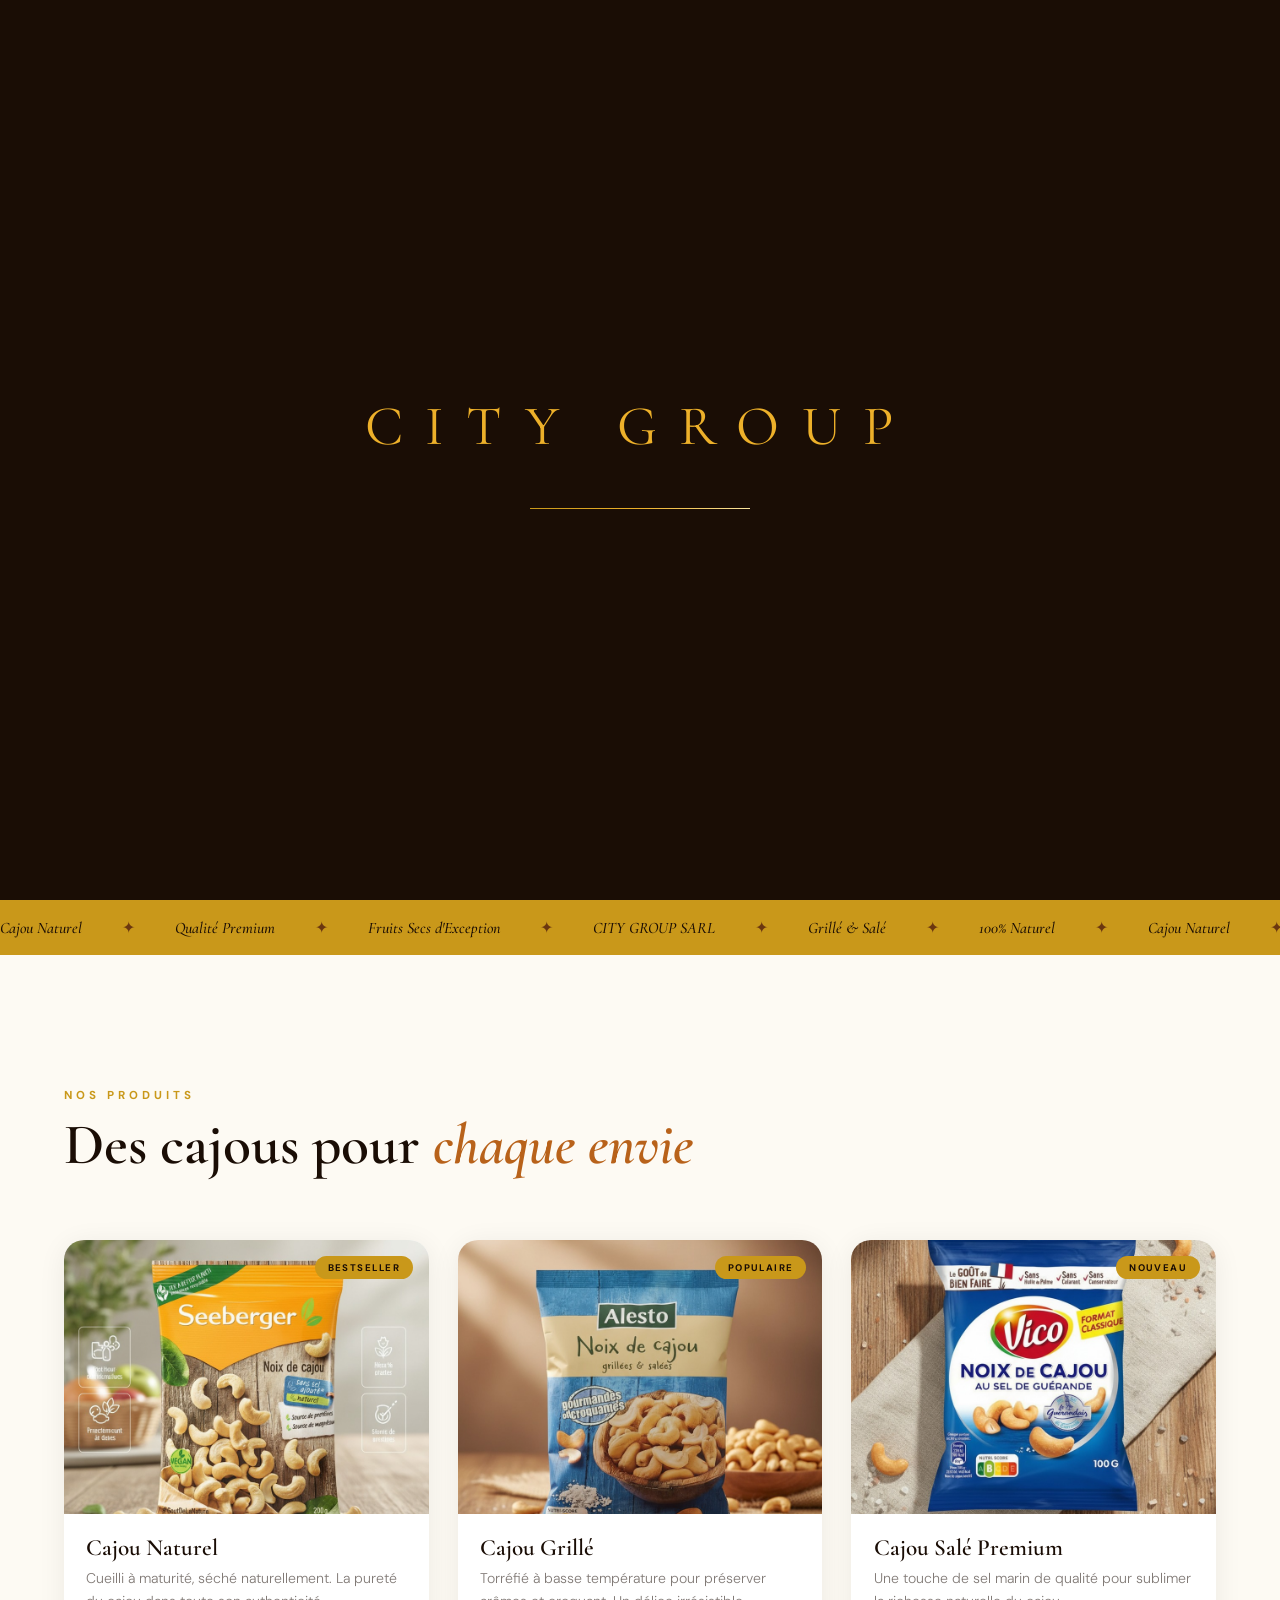
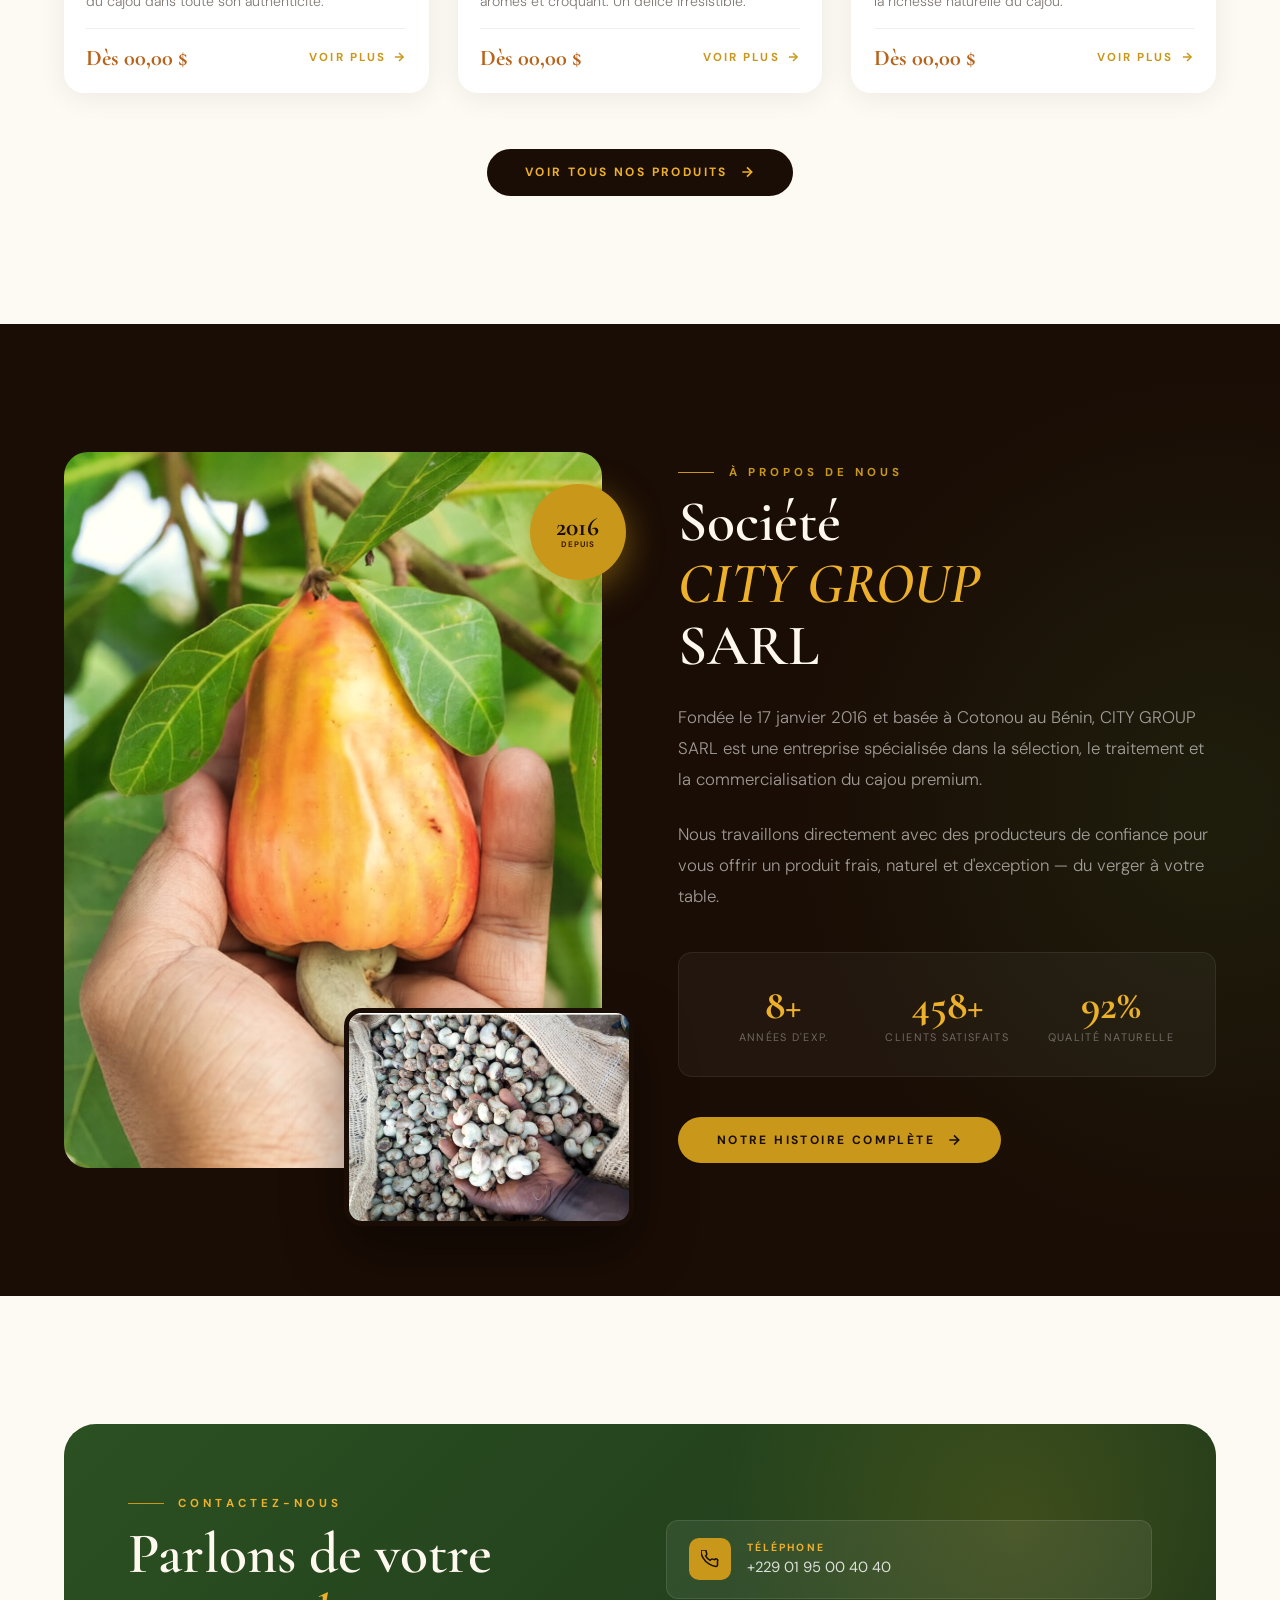
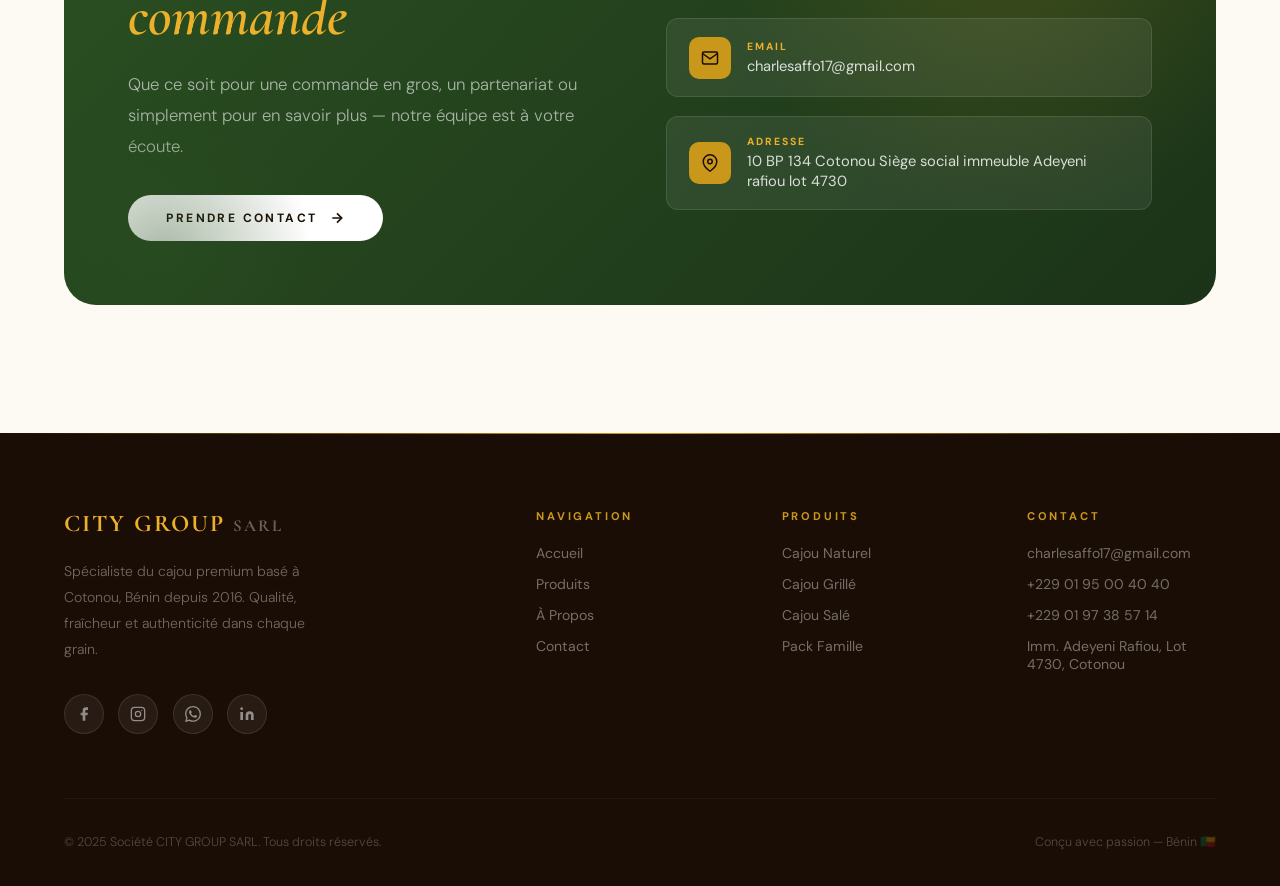
==== commit ff1af488: "commit" ====
--- a/index.html
+++ b/index.html
@@ -158,7 +158,7 @@
             <h3>Cajou Naturel</h3>
             <p>Cueilli à maturité, séché naturellement. La pureté du cajou dans toute son authenticité.</p>
             <div class="pc-footer">
-              <span class="price">Dès 12,000 TND</span>
+              <span class="price">Dès 00,00 $</span>
               <a href="products.html" class="pc-link">
                 Voir plus
                 <svg width="14" height="14" viewBox="0 0 24 24" fill="none" stroke="currentColor" stroke-width="2.5"><line x1="5" y1="12" x2="19" y2="12"/><polyline points="12 5 19 12 12 19"/></svg>
@@ -178,7 +178,7 @@
             <h3>Cajou Grillé</h3>
             <p>Torréfié à basse température pour préserver arômes et croquant. Un délice irrésistible.</p>
             <div class="pc-footer">
-              <span class="price">Dès 14,000 TND</span>
+              <span class="price">Dès 00,00 $</span>
               <a href="products.html" class="pc-link">
                 Voir plus
                 <svg width="14" height="14" viewBox="0 0 24 24" fill="none" stroke="currentColor" stroke-width="2.5"><line x1="5" y1="12" x2="19" y2="12"/><polyline points="12 5 19 12 12 19"/></svg>
@@ -198,7 +198,7 @@
             <h3>Cajou Salé Premium</h3>
             <p>Une touche de sel marin de qualité pour sublimer la richesse naturelle du cajou.</p>
             <div class="pc-footer">
-              <span class="price">Dès 15,500 TND</span>
+              <span class="price">Dès 00,00 $</span>
               <a href="products.html" class="pc-link">
                 Voir plus
                 <svg width="14" height="14" viewBox="0 0 24 24" fill="none" stroke="currentColor" stroke-width="2.5"><line x1="5" y1="12" x2="19" y2="12"/><polyline points="12 5 19 12 12 19"/></svg>
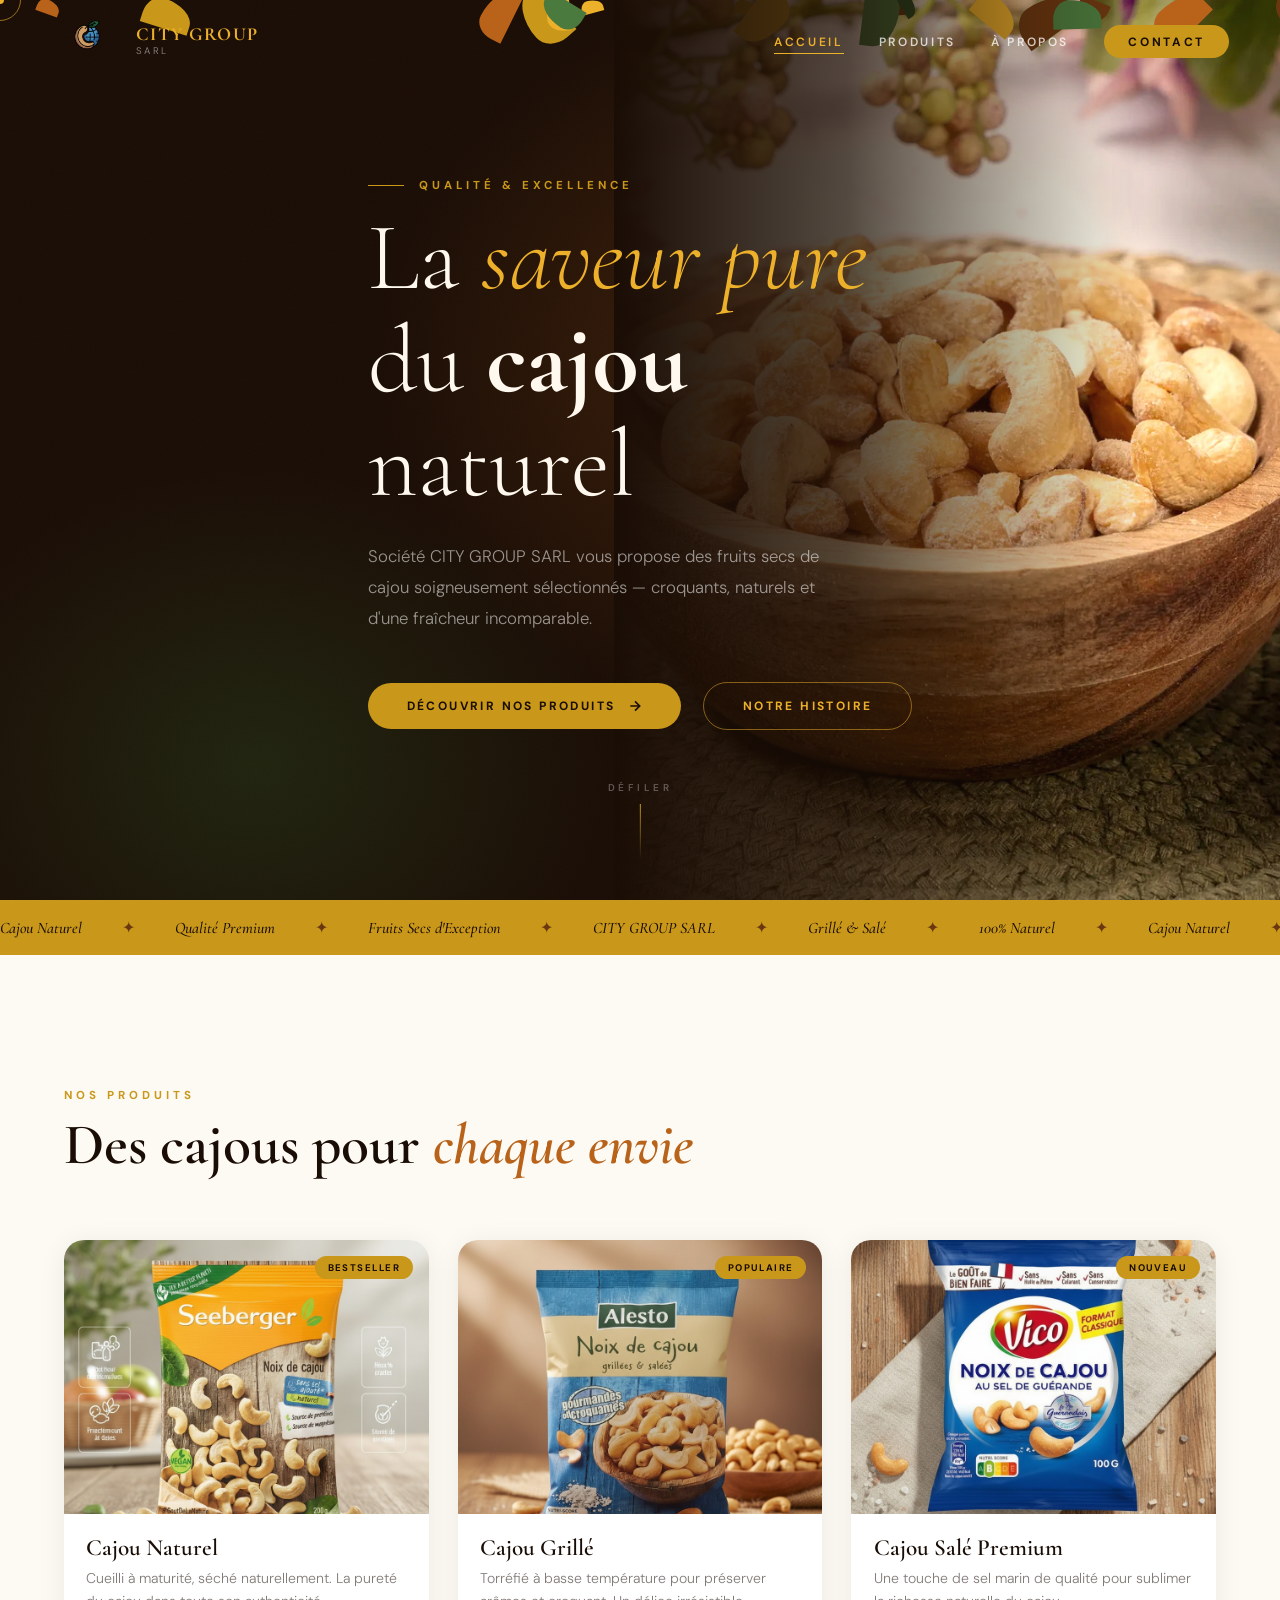
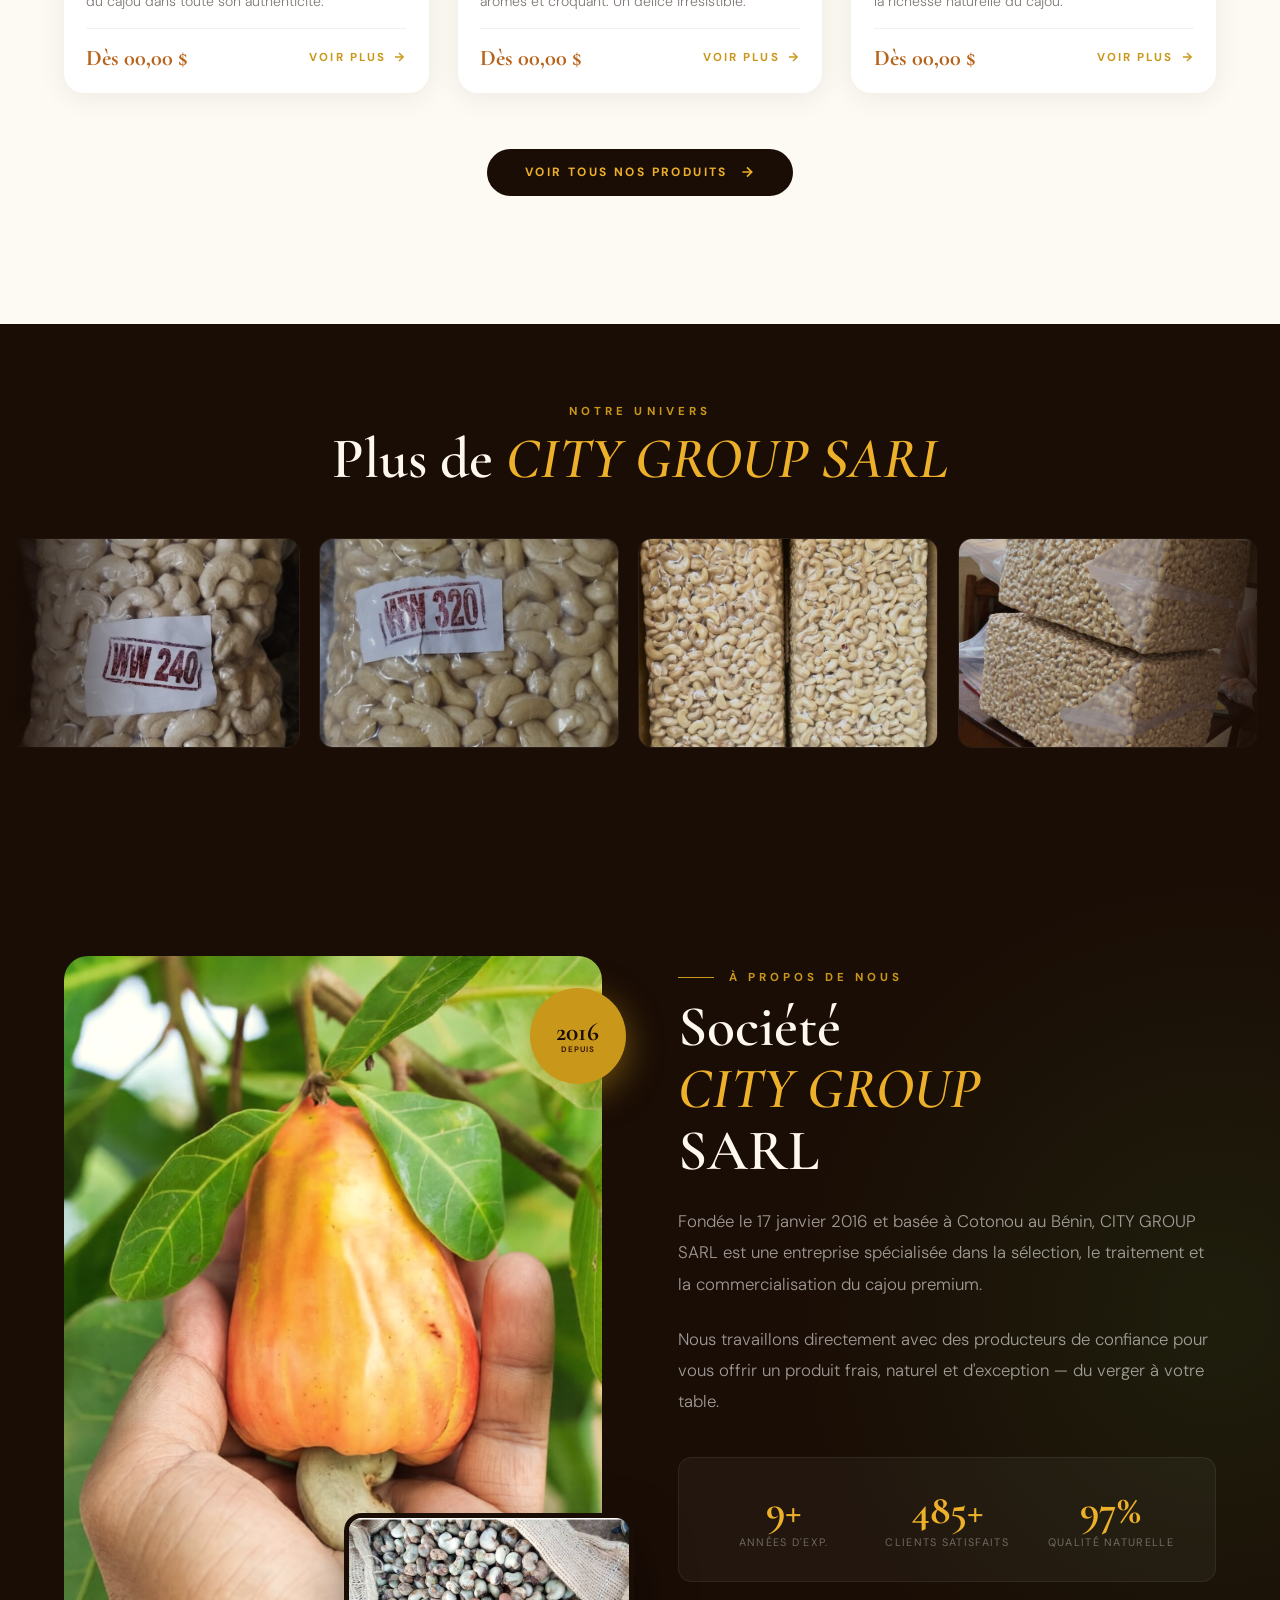
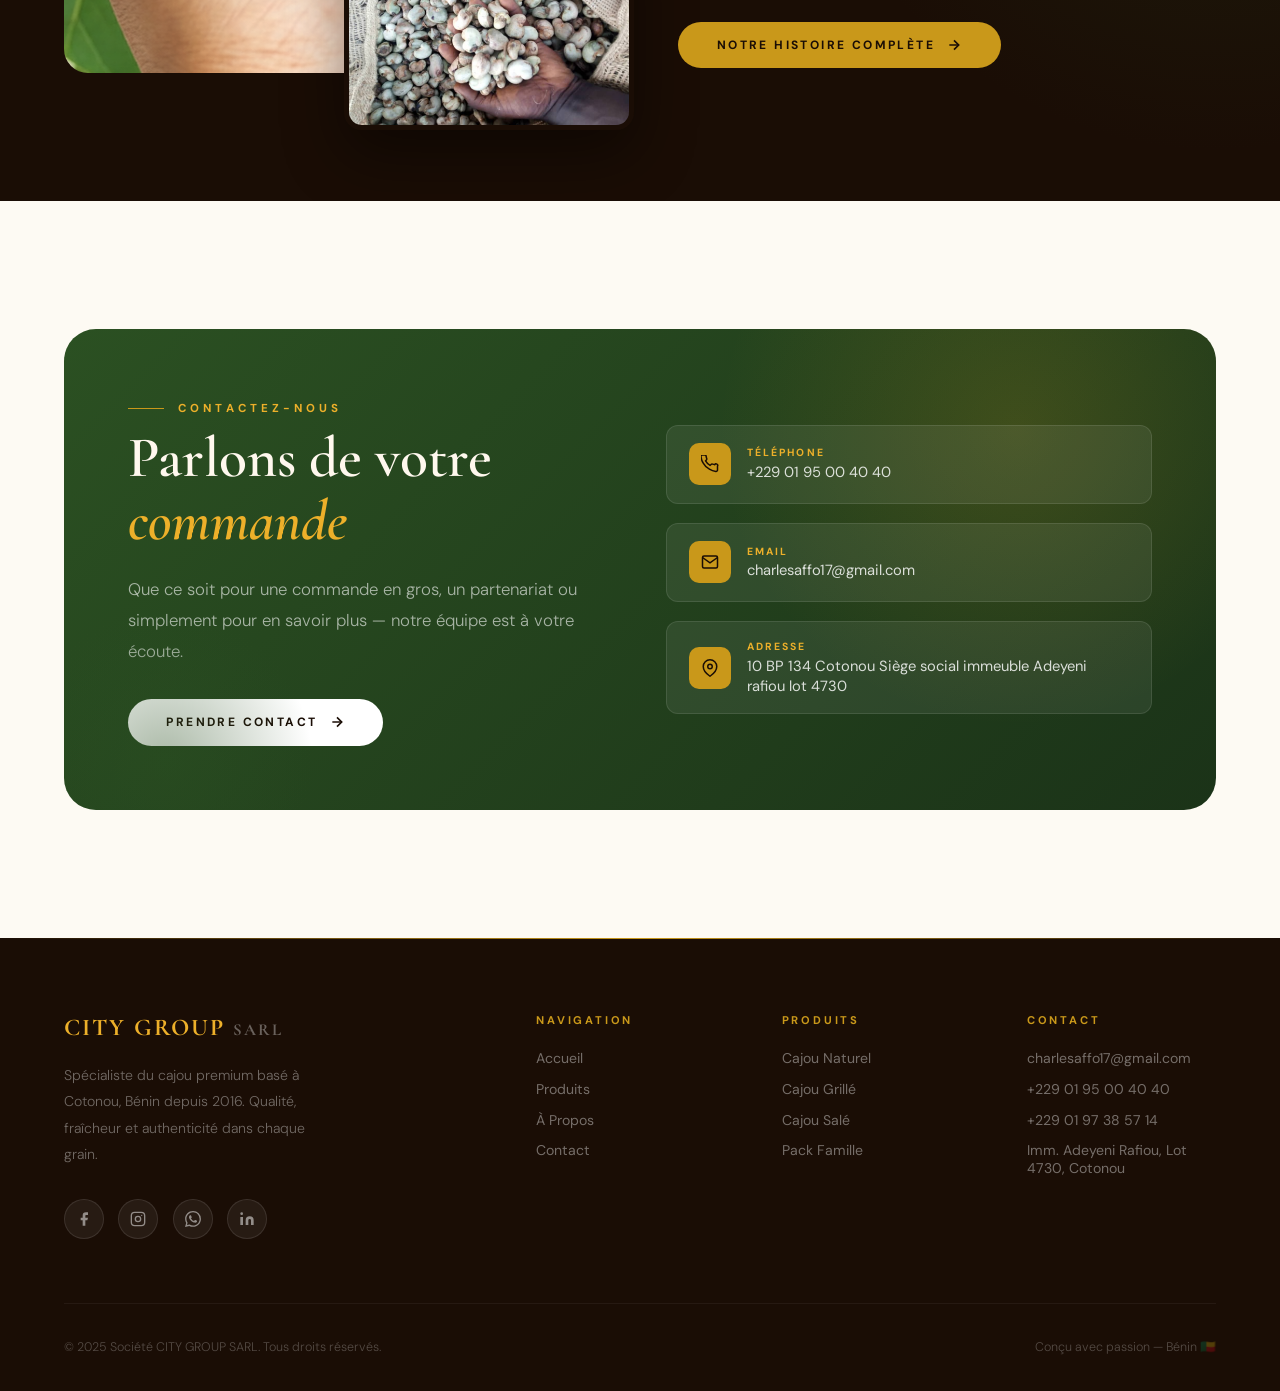
==== commit 932f2a96: "commit moving ladder" ====
--- a/index.html
+++ b/index.html
@@ -7,6 +7,24 @@
   <title>CITY GROUP SARL — Cajou Premium</title>
   <link rel="stylesheet" href="css/style.css"/>
   <link rel="preconnect" href="https://fonts.googleapis.com"/>
+  <style>
+    .sec-plus { background: var(--espresso); padding: 5rem 0; overflow: hidden; }
+    .sec-plus-title { text-align:center; margin-bottom:3rem; }
+    .sec-plus-title .eyebrow { color:var(--gold); font-size:.72rem; font-weight:700; letter-spacing:.35em; text-transform:uppercase; display:block; margin-bottom:.6rem; }
+    .sec-plus-title h2 { color:var(--warm-white); }
+    .sec-plus-title h2 em { color:var(--gold-bright); font-style:italic; }
+    .plus-track-wrap { overflow:hidden; position:relative; }
+    .plus-track-wrap::before,
+    .plus-track-wrap::after { content:''; position:absolute; top:0; bottom:0; width:150px; z-index:2; pointer-events:none; }
+    .plus-track-wrap::before { left:0; background:linear-gradient(to right, var(--espresso), transparent); }
+    .plus-track-wrap::after  { right:0; background:linear-gradient(to left, var(--espresso), transparent); }
+    .plus-track { display:flex; gap:1.2rem; width:max-content; animation: plusSlide 30s linear infinite; }
+    .plus-track:hover { animation-play-state:paused; }
+    @keyframes plusSlide { from{transform:translateX(0)} to{transform:translateX(-50%)} }
+    .plus-card { flex-shrink:0; width:300px; height:210px; border-radius:14px; overflow:hidden; border:1px solid rgba(255,255,255,.07); }
+    .plus-card img { width:100%; height:100%; object-fit:cover; transition:transform .5s ease; filter:brightness(.85); }
+    .plus-card:hover img { transform:scale(1.06); filter:brightness(1); }
+  </style>
 </head>
 <body>
 
@@ -213,6 +231,32 @@
           <span>Voir tous nos produits</span>
           <svg width="16" height="16" viewBox="0 0 24 24" fill="none" stroke="currentColor" stroke-width="2.5"><line x1="5" y1="12" x2="19" y2="12"/><polyline points="12 5 19 12 12 19"/></svg>
         </a>
+      </div>
+    </div>
+  </section>
+
+  <!-- ===================== PLUS DE CITY GROUP ===================== -->
+  <section class="sec-plus">
+    <div class="sec-plus-title">
+      <span class="eyebrow">Notre Univers</span>
+      <h2>Plus de <em>CITY GROUP SARL</em></h2>
+    </div>
+    <div class="plus-track-wrap">
+      <div class="plus-track">
+        <!-- Set 1 -->
+        <div class="plus-card"><img src="./assets/ladder/img1.WebP" alt="" loading="lazy"/></div>
+        <div class="plus-card"><img src="./assets/ladder/img2.WebP" alt="" loading="lazy"/></div>
+        <div class="plus-card"><img src="./assets/ladder/img3.WebP" alt="" loading="lazy"/></div>
+        <div class="plus-card"><img src="./assets/ladder/img4.WebP" alt="" loading="lazy"/></div>
+        <div class="plus-card"><img src="./assets/ladder/img5.WebP" alt="" loading="lazy"/></div>
+        <div class="plus-card"><img src="./assets/ladder/img6.WebP" alt="" loading="lazy"/></div>
+        <!-- Set 2 (duplicate pour boucle infinie) -->
+        <div class="plus-card"><img src="./assets/ladder/img1.WebP" alt="" loading="lazy"/></div>
+        <div class="plus-card"><img src="./assets/ladder/img2.WebP" alt="" loading="lazy"/></div>
+        <div class="plus-card"><img src="./assets/ladder/img3.WebP" alt="" loading="lazy"/></div>
+        <div class="plus-card"><img src="./assets/ladder/img4.WebP" alt="" loading="lazy"/></div>
+        <div class="plus-card"><img src="./assets/ladder/img5.WebP" alt="" loading="lazy"/></div>
+        <div class="plus-card"><img src="./assets/ladder/img6.WebP" alt="" loading="lazy"/></div>
       </div>
     </div>
   </section>
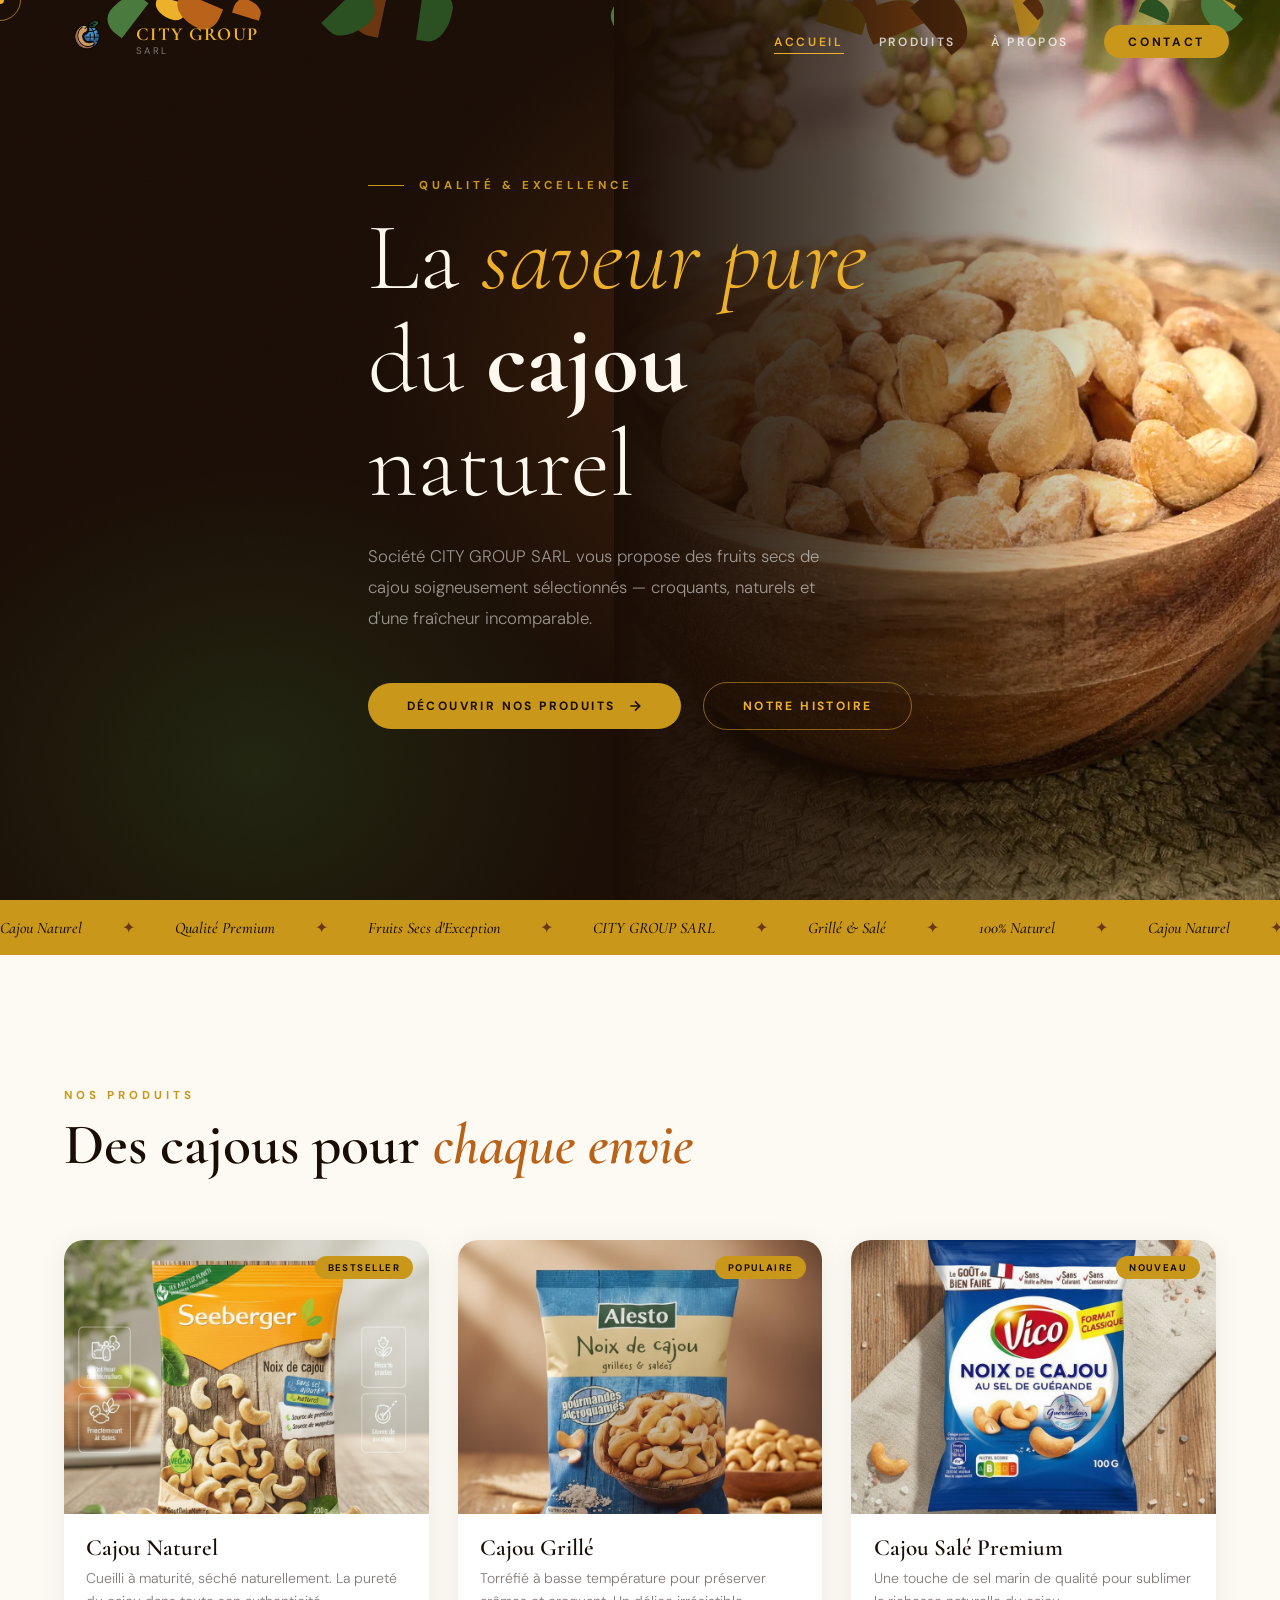
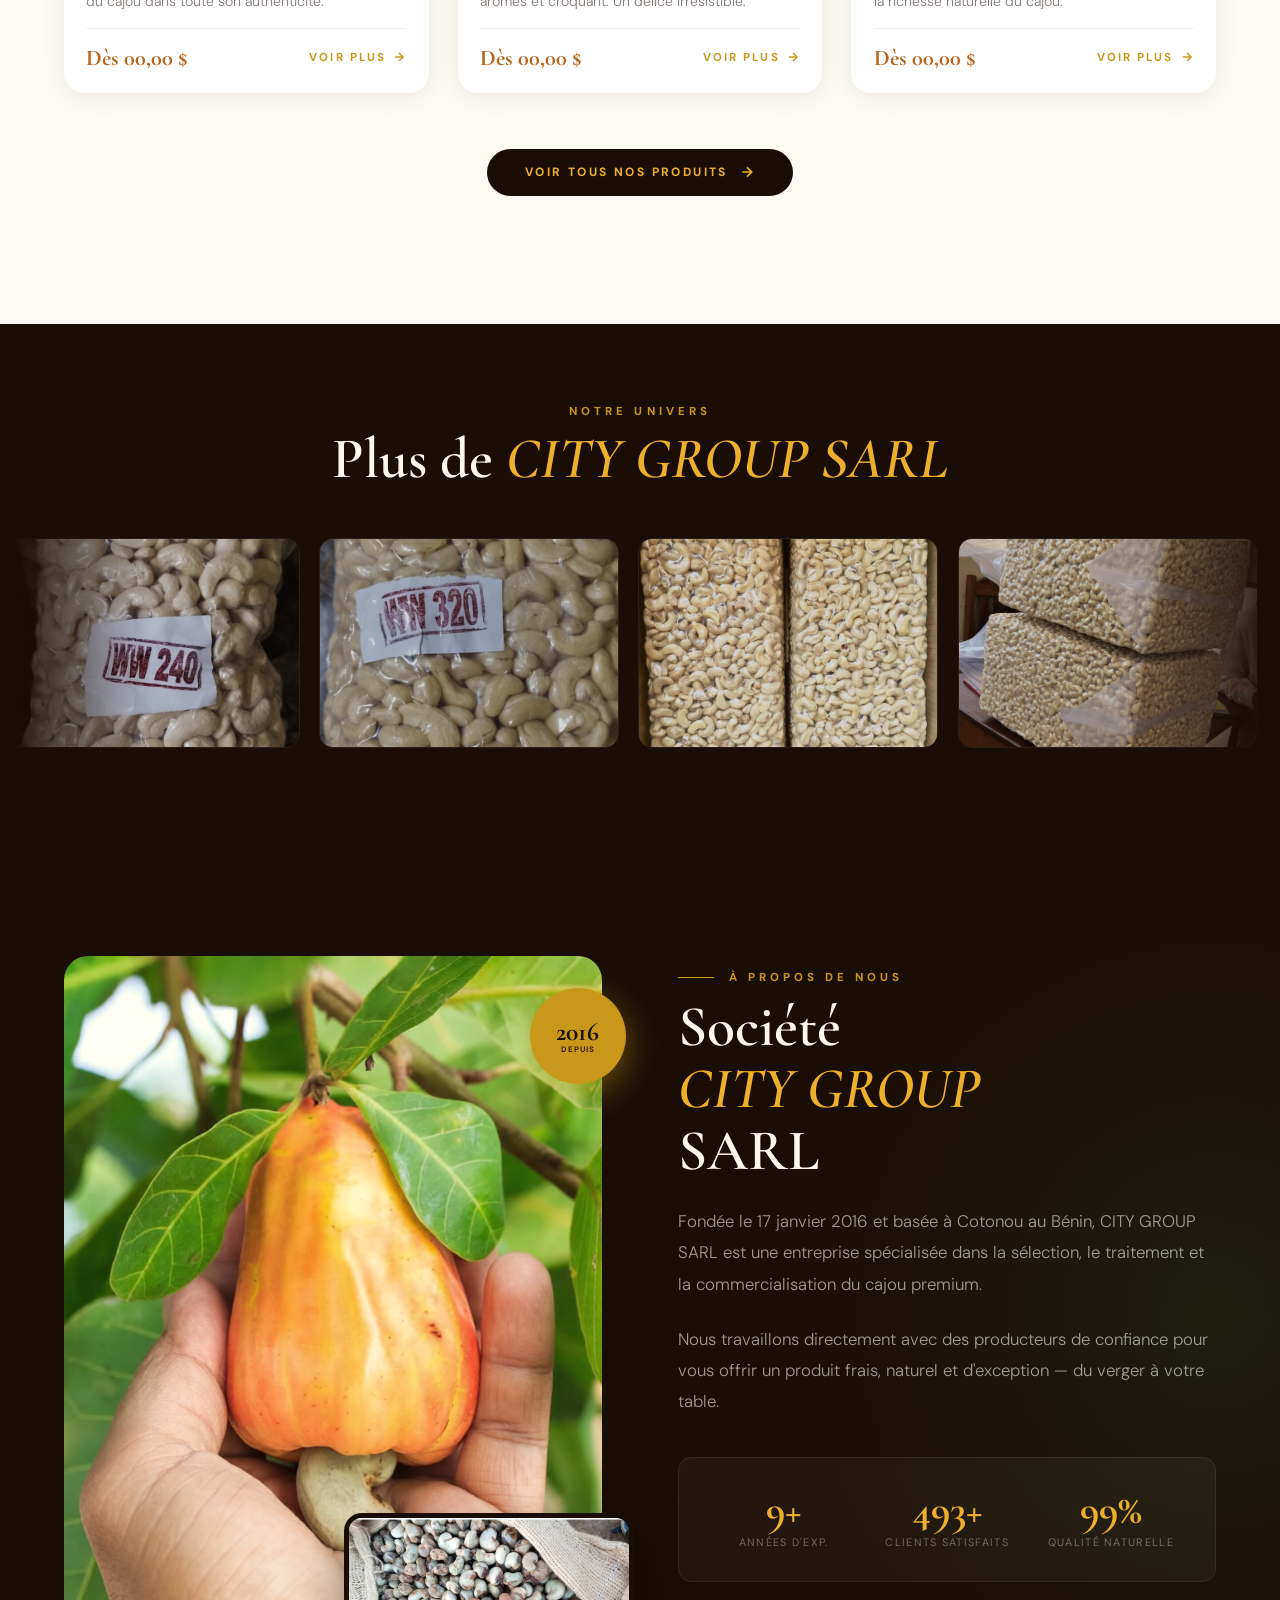
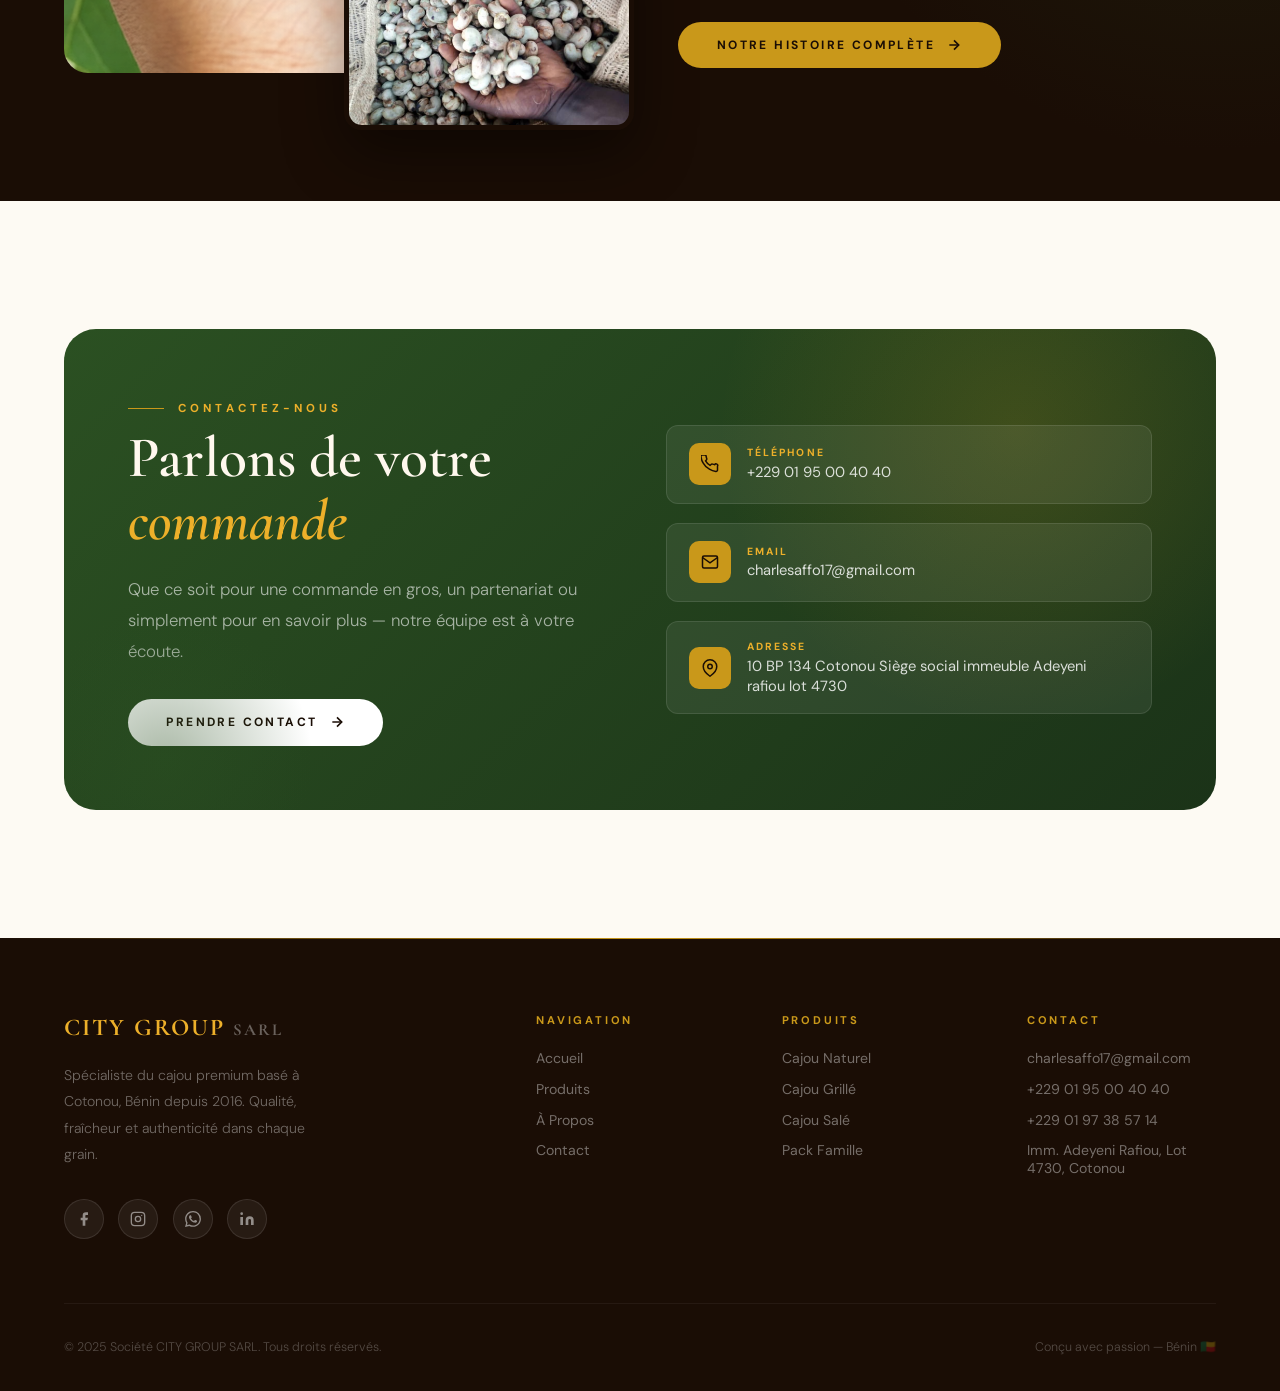
==== commit d5a5a459: "update contact img7.WebP" ====
--- a/index.html
+++ b/index.html
@@ -117,11 +117,6 @@
         </div>
       </div>
     </div>
-
-    <div class="hero-scroll">
-      <p>Défiler</p>
-      <div class="scroll-bar"></div>
-    </div>
   </section>
 
   <!-- ===================== MARQUEE ===================== -->
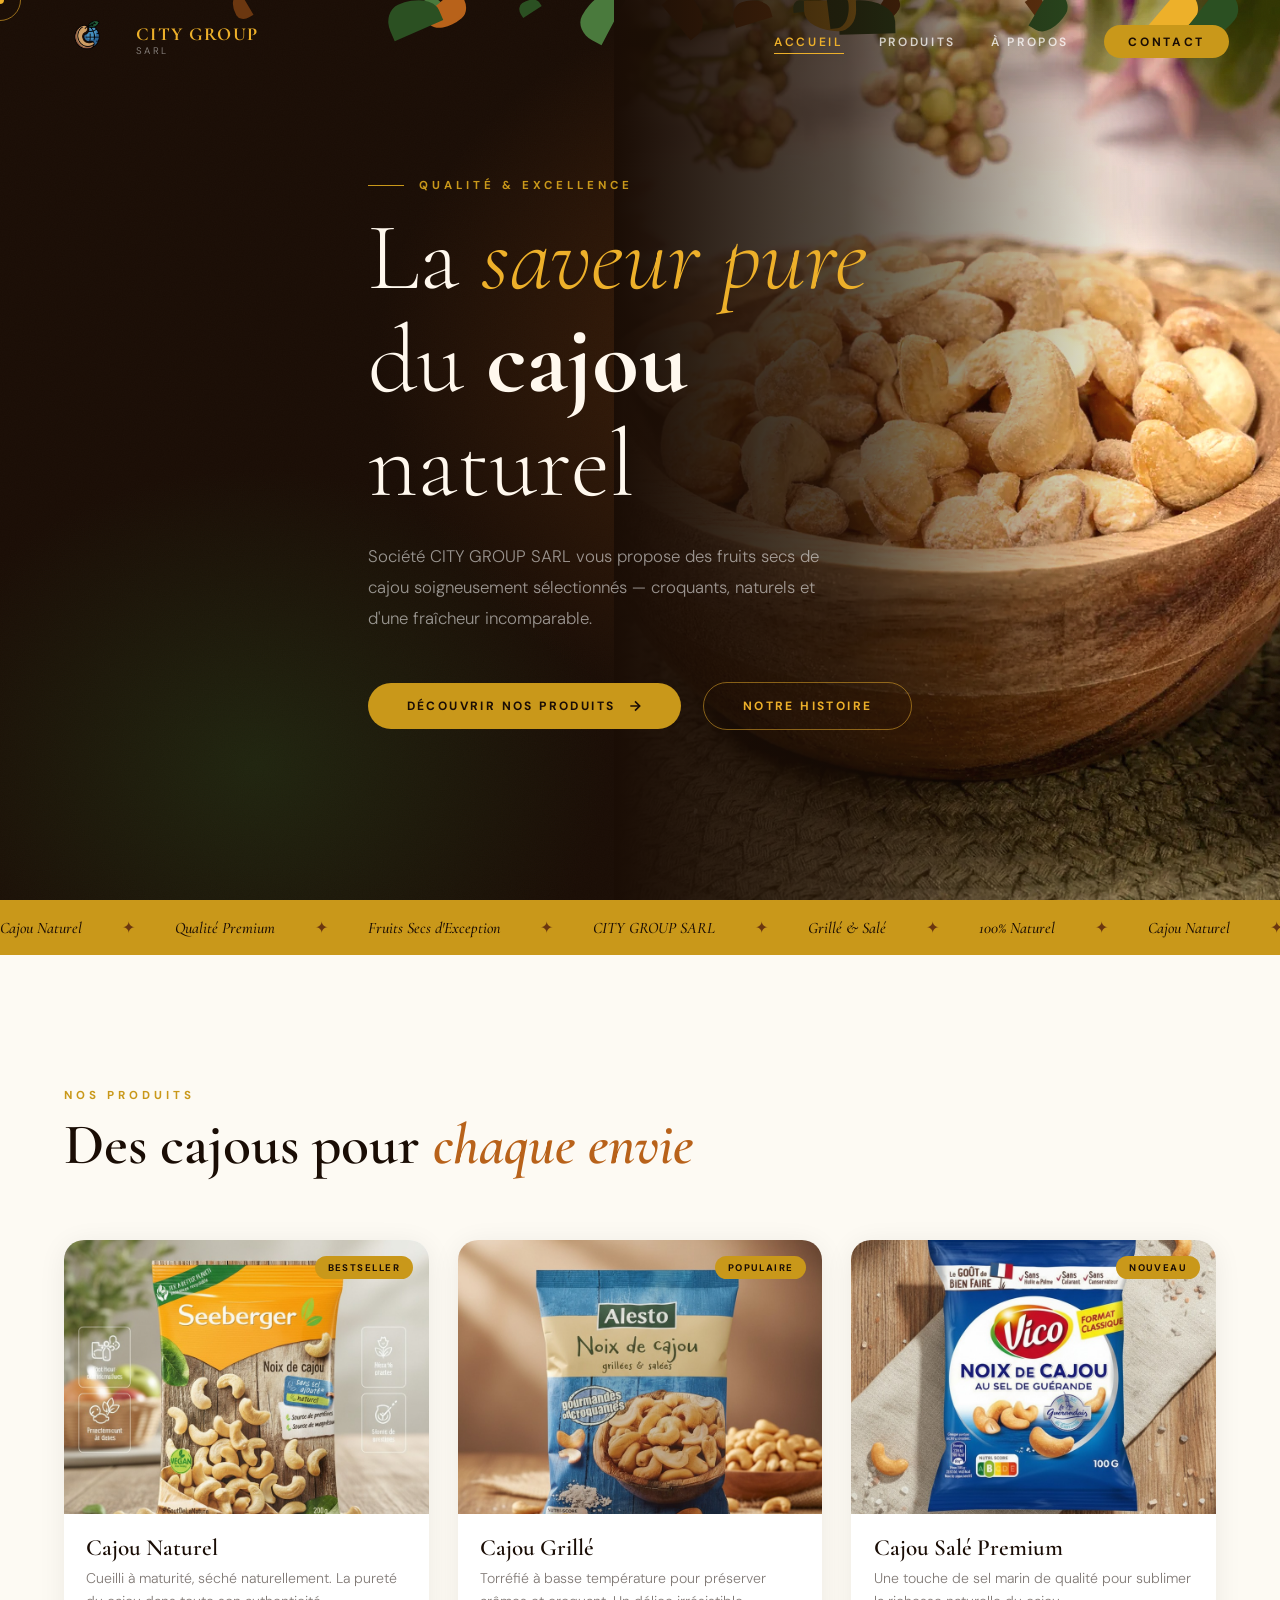
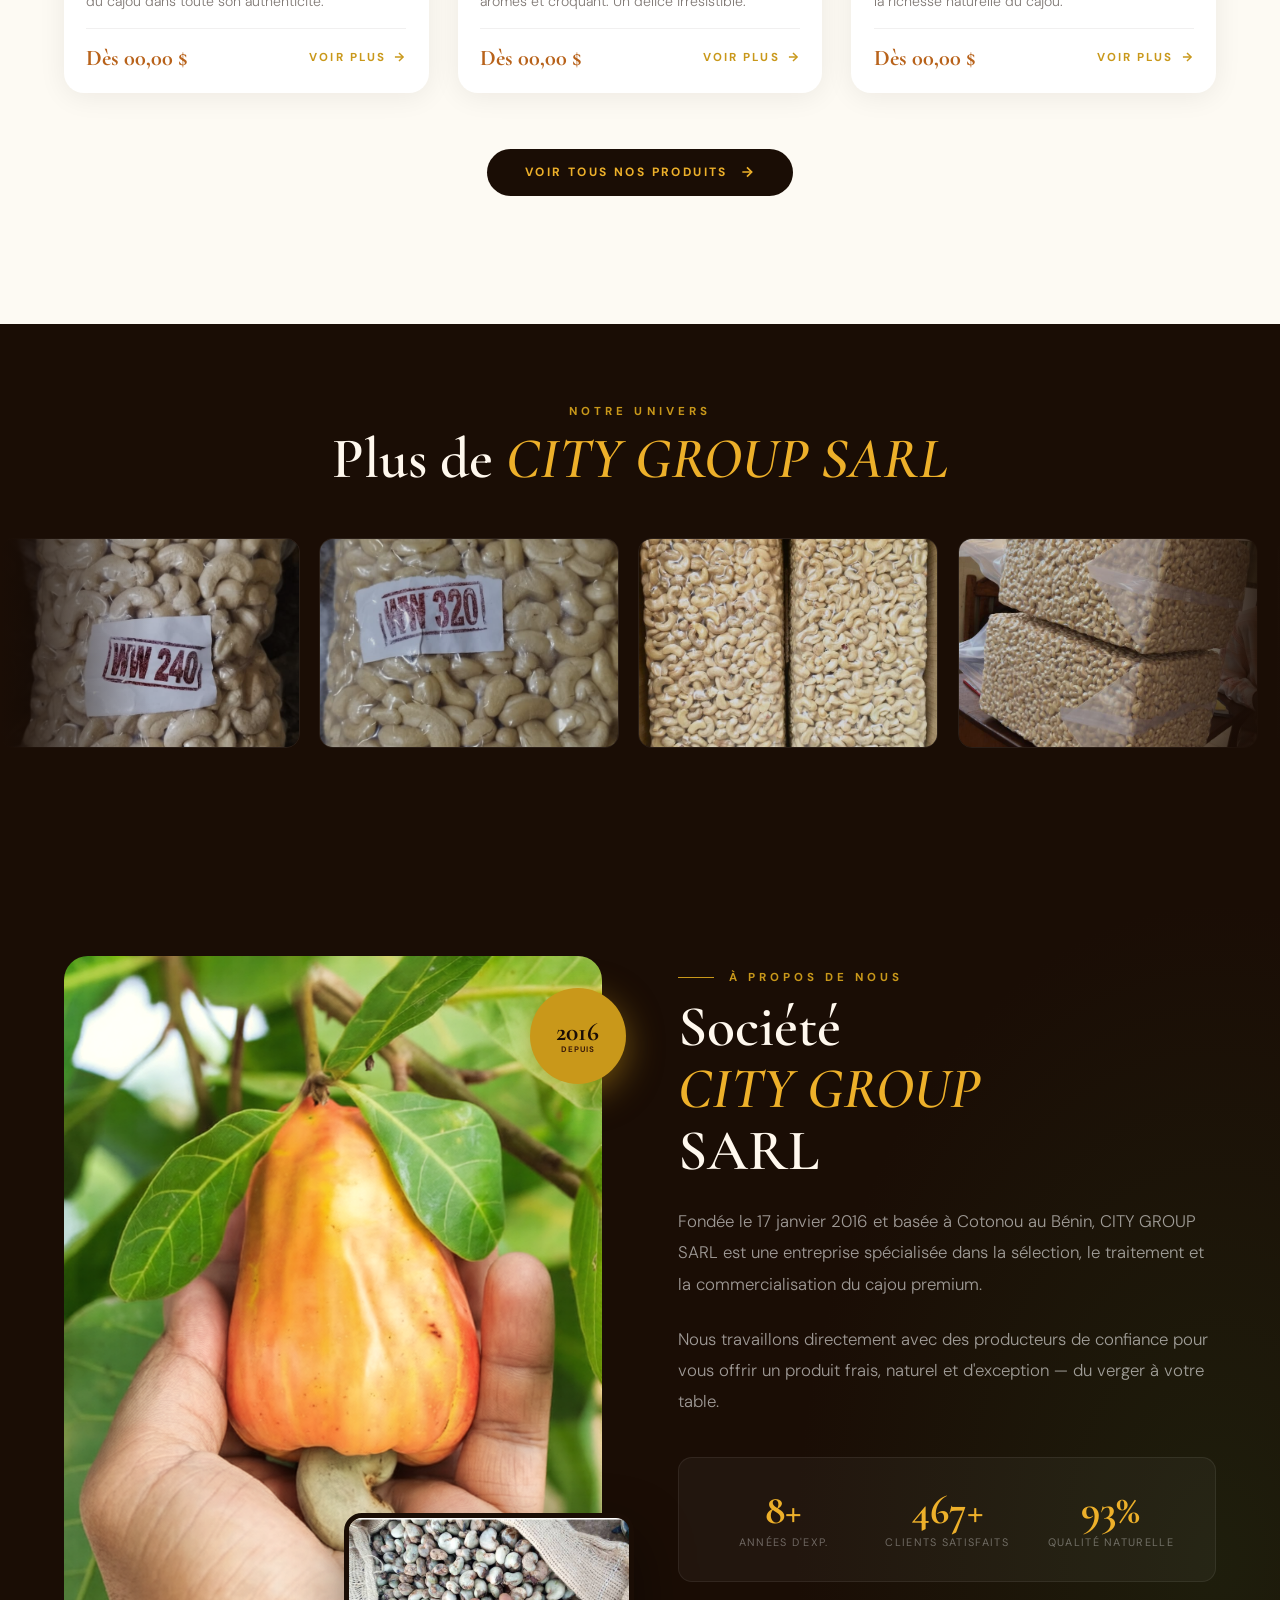
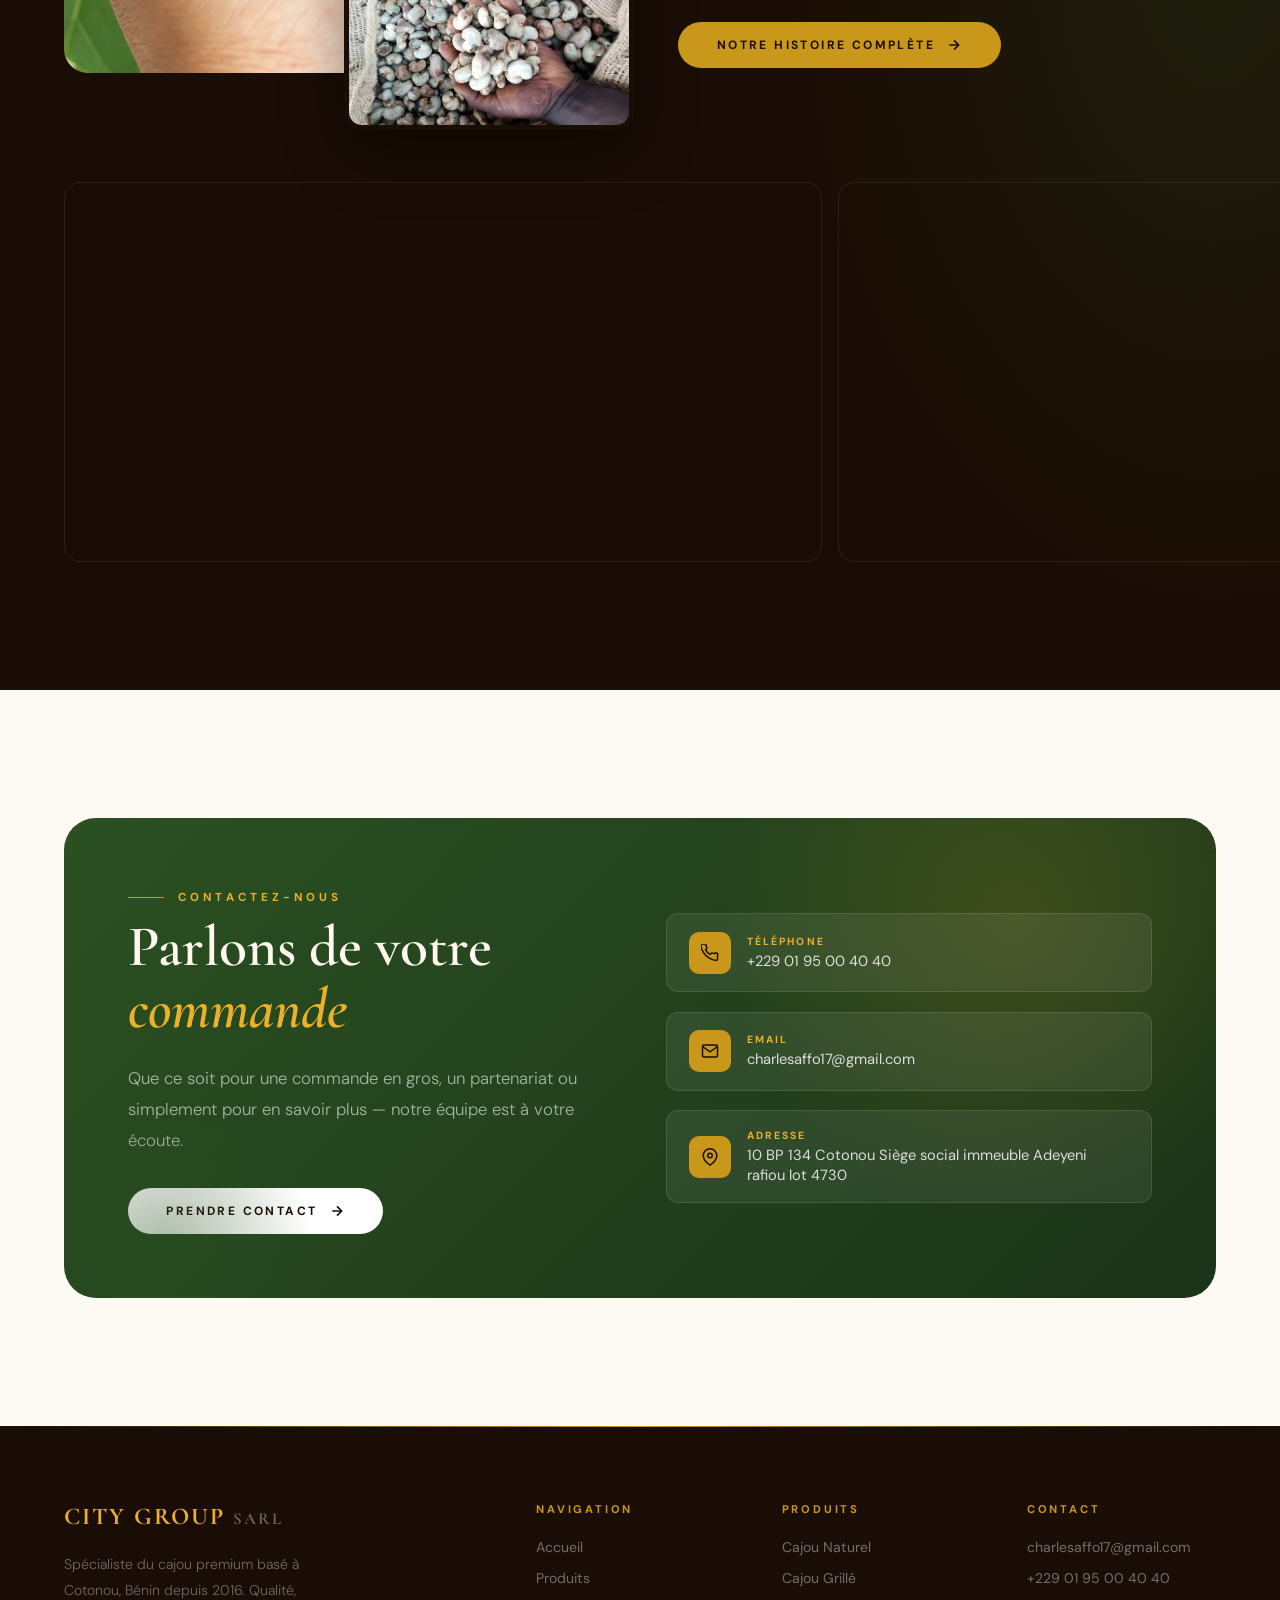
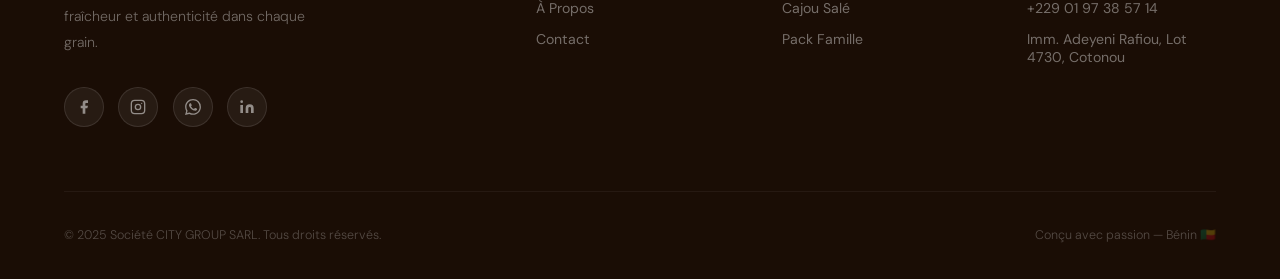
==== commit 9e7b812e: "videos + imgs" ====
--- a/index.html
+++ b/index.html
@@ -245,6 +245,11 @@
         <div class="plus-card"><img src="./assets/ladder/img4.WebP" alt="" loading="lazy"/></div>
         <div class="plus-card"><img src="./assets/ladder/img5.WebP" alt="" loading="lazy"/></div>
         <div class="plus-card"><img src="./assets/ladder/img6.WebP" alt="" loading="lazy"/></div>
+        <div class="plus-card"><img src="./assets/ladder/img9.WebP" alt="" loading="lazy"/></div>
+        <div class="plus-card"><img src="./assets/ladder/img10.WebP" alt="" loading="lazy"/></div>
+        <div class="plus-card"><img src="./assets/ladder/img11.WebP" alt="" loading="lazy"/></div>
+        <div class="plus-card"><img src="./assets/ladder/img12.WebP" alt="" loading="lazy"/></div>
+        <div class="plus-card"><img src="./assets/ladder/img13.WebP" alt="" loading="lazy"/></div>
         <!-- Set 2 (duplicate pour boucle infinie) -->
         <div class="plus-card"><img src="./assets/ladder/img1.WebP" alt="" loading="lazy"/></div>
         <div class="plus-card"><img src="./assets/ladder/img2.WebP" alt="" loading="lazy"/></div>
@@ -252,6 +257,11 @@
         <div class="plus-card"><img src="./assets/ladder/img4.WebP" alt="" loading="lazy"/></div>
         <div class="plus-card"><img src="./assets/ladder/img5.WebP" alt="" loading="lazy"/></div>
         <div class="plus-card"><img src="./assets/ladder/img6.WebP" alt="" loading="lazy"/></div>
+        <div class="plus-card"><img src="./assets/ladder/img9.WebP" alt="" loading="lazy"/></div>
+        <div class="plus-card"><img src="./assets/ladder/img10.WebP" alt="" loading="lazy"/></div>
+        <div class="plus-card"><img src="./assets/ladder/img11.WebP" alt="" loading="lazy"/></div>
+        <div class="plus-card"><img src="./assets/ladder/img12.WebP" alt="" loading="lazy"/></div>
+        <div class="plus-card"><img src="./assets/ladder/img13.WebP" alt="" loading="lazy"/></div>
       </div>
     </div>
   </section>
@@ -313,6 +323,19 @@
             <span>Notre histoire complète</span>
             <svg width="16" height="16" viewBox="0 0 24 24" fill="none" stroke="currentColor" stroke-width="2.5"><line x1="5" y1="12" x2="19" y2="12"/><polyline points="12 5 19 12 12 19"/></svg>
           </a>
+        </div>
+        <!-- Videos -->
+        <div class="about-videos" data-reveal="up" style="display:flex; flex-direction:row; gap:1rem; margin-top:2rem; grid-column:1/-1;">
+          <video
+            src="./assets/videos/vid1.WebM"
+            autoplay muted loop playsinline
+            style="flex:1; border-radius:16px; object-fit:cover; height:380px; border:1px solid rgba(255,255,255,.08);">
+          </video>
+          <video
+            src="./assets/videos/vid2.WebM"
+            autoplay muted loop playsinline
+            style="flex:1; border-radius:16px; object-fit:cover; height:380px; border:1px solid rgba(255,255,255,.08);">
+          </video>
         </div>
       </div>
     </div>
--- a/css/style.css
+++ b/css/style.css
@@ -232,19 +232,46 @@
 .nav-mobile {
   position:fixed; inset:0;
   background: var(--espresso);
-  display:flex; flex-direction:column;
-  align-items:center; justify-content:center;
+  display:flex;
+  flex-direction:column;
+  align-items:center;
+  justify-content:center;
   z-index:10;
   transform:translateY(-100%);
   transition:transform .65s var(--ease-out);
+  padding: 2rem;
 }
 .nav-mobile.open { transform:translateY(0); }
+.nav-mobile ul {
+  display:flex !important;
+  flex-direction:column !important;
+  align-items:center !important;
+  gap:.5rem !important;
+  width:100%;
+  list-style:none;
+  padding:0; margin:0;
+}
+.nav-mobile li {
+  display:block !important;
+  width:100%;
+  text-align:center;
+}
 .nav-mobile .nav-link {
-  font-family:'Cormorant Garamond',serif;
-  font-size: clamp(2rem,6vw,3rem);
-  font-weight:600; letter-spacing:.04em;
-  color:rgba(255,255,255,.75);
-  margin:.5rem 0;
+  display:block !important;
+  font-family:'DM Sans', sans-serif !important;
+  font-size:1rem !important;
+  font-weight:600 !important;
+  letter-spacing:.2em !important;
+  text-transform:uppercase !important;
+  color:rgba(255,255,255,.75) !important;
+  padding:.9rem 1.5rem !important;
+  border-bottom:1px solid rgba(255,255,255,.07) !important;
+  transition:color .3s ease, background .3s ease !important;
+  border-radius:8px;
+}
+.nav-mobile .nav-link:hover {
+  color:var(--gold-bright) !important;
+  background:rgba(255,255,255,.05) !important;
 }
 
 /* ===== BUTTONS ===== */
@@ -759,7 +786,7 @@
   .ast-imgs { height:320px; }
 }
 @media (max-width: 768px) {
-  .nav-menu { display:none; }
+  .navbar .nav-menu { display:none; }
   .hamburger { display:flex; }
   .hero-photo { width:100%; opacity:.25; }
   .products-grid-3, .products-full { grid-template-columns:1fr; }
@@ -769,9 +796,33 @@
   .stats-row { grid-template-columns:1fr; gap:1rem; }
   body { cursor:auto; }
   .cursor { display:none; }
+
+  /* About page mobile */
+  .about-story-layout { grid-template-columns:1fr !important; gap:2rem; }
+  .ast-imgs { height:240px !important; }
+  .ast-imgs .tall, .ast-imgs .short { border-radius:12px; }
+  .values-block { padding:2rem 1.2rem !important; border-radius:16px; }
+  .values-grid { grid-template-columns:1fr !important; gap:1rem; }
+  .val-card { padding:1.2rem !important; }
+  .timeline { padding-left:1.2rem !important; }
+  .tl-item { padding:0 0 2rem 1.5rem !important; }
+  .sec-about { padding:3rem 0 !important; }
+  .ph-content h1 { font-size:clamp(2rem,8vw,3rem) !important; }
+
+  /* General mobile fixes */
+  .contact-card-big { padding:1.8rem !important; }
+  .footer-brand img { height:55px !important; }
+  .sec-products-preview { padding:3rem 0 !important; }
+  h1 { font-size:clamp(2.2rem,9vw,4rem) !important; }
+  h2 { font-size:clamp(1.6rem,6vw,2.5rem) !important; }
 }
 @media (max-width: 480px) {
   .values-grid { grid-template-columns:1fr; }
   .hero-actions { flex-direction:column; align-items:flex-start; }
   .contact-card-big { border-radius:20px; }
-}
+  .nav-mobile .nav-link { font-size:.9rem !important; padding:.8rem 1rem !important; }
+  .container { padding:0 1.2rem !important; }
+  .about-layout { gap:2rem !important; }
+  .stats-row { gap:.8rem !important; }
+  .stat-n { font-size:2rem !important; }
+}
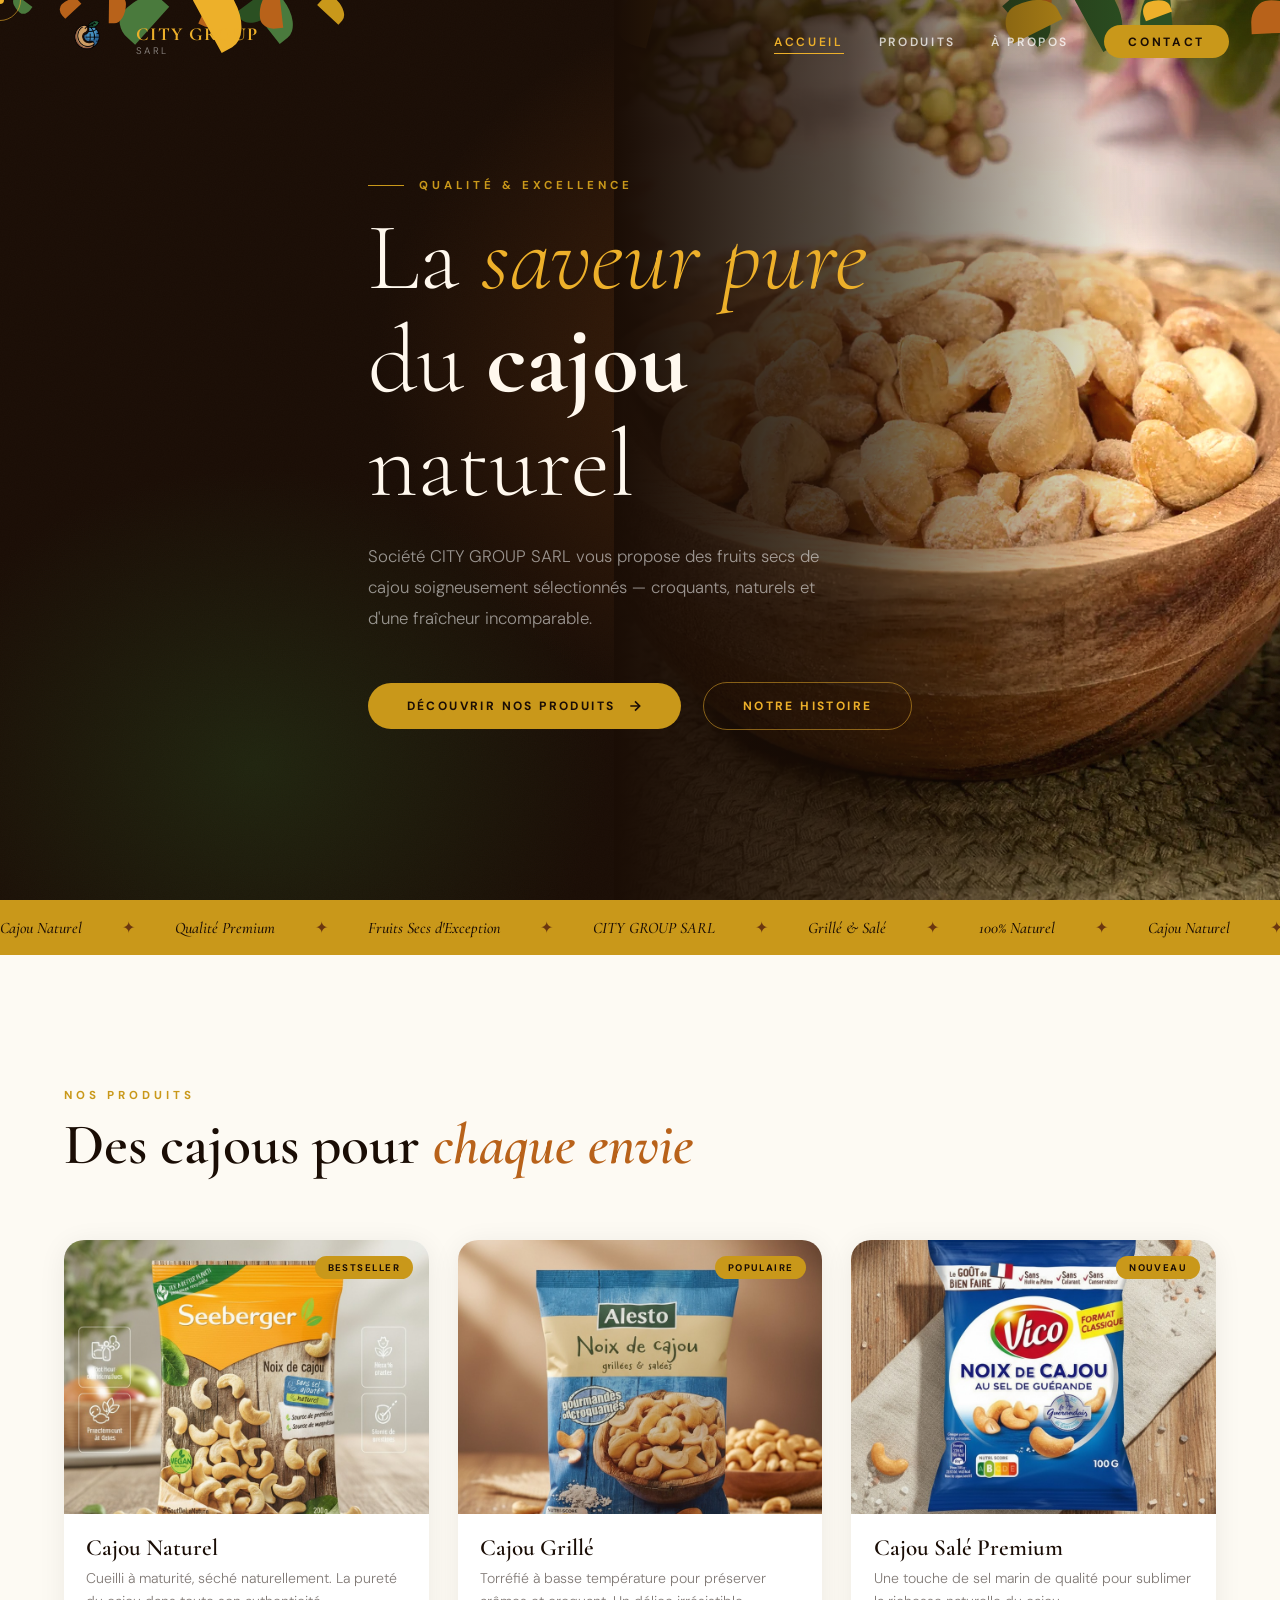
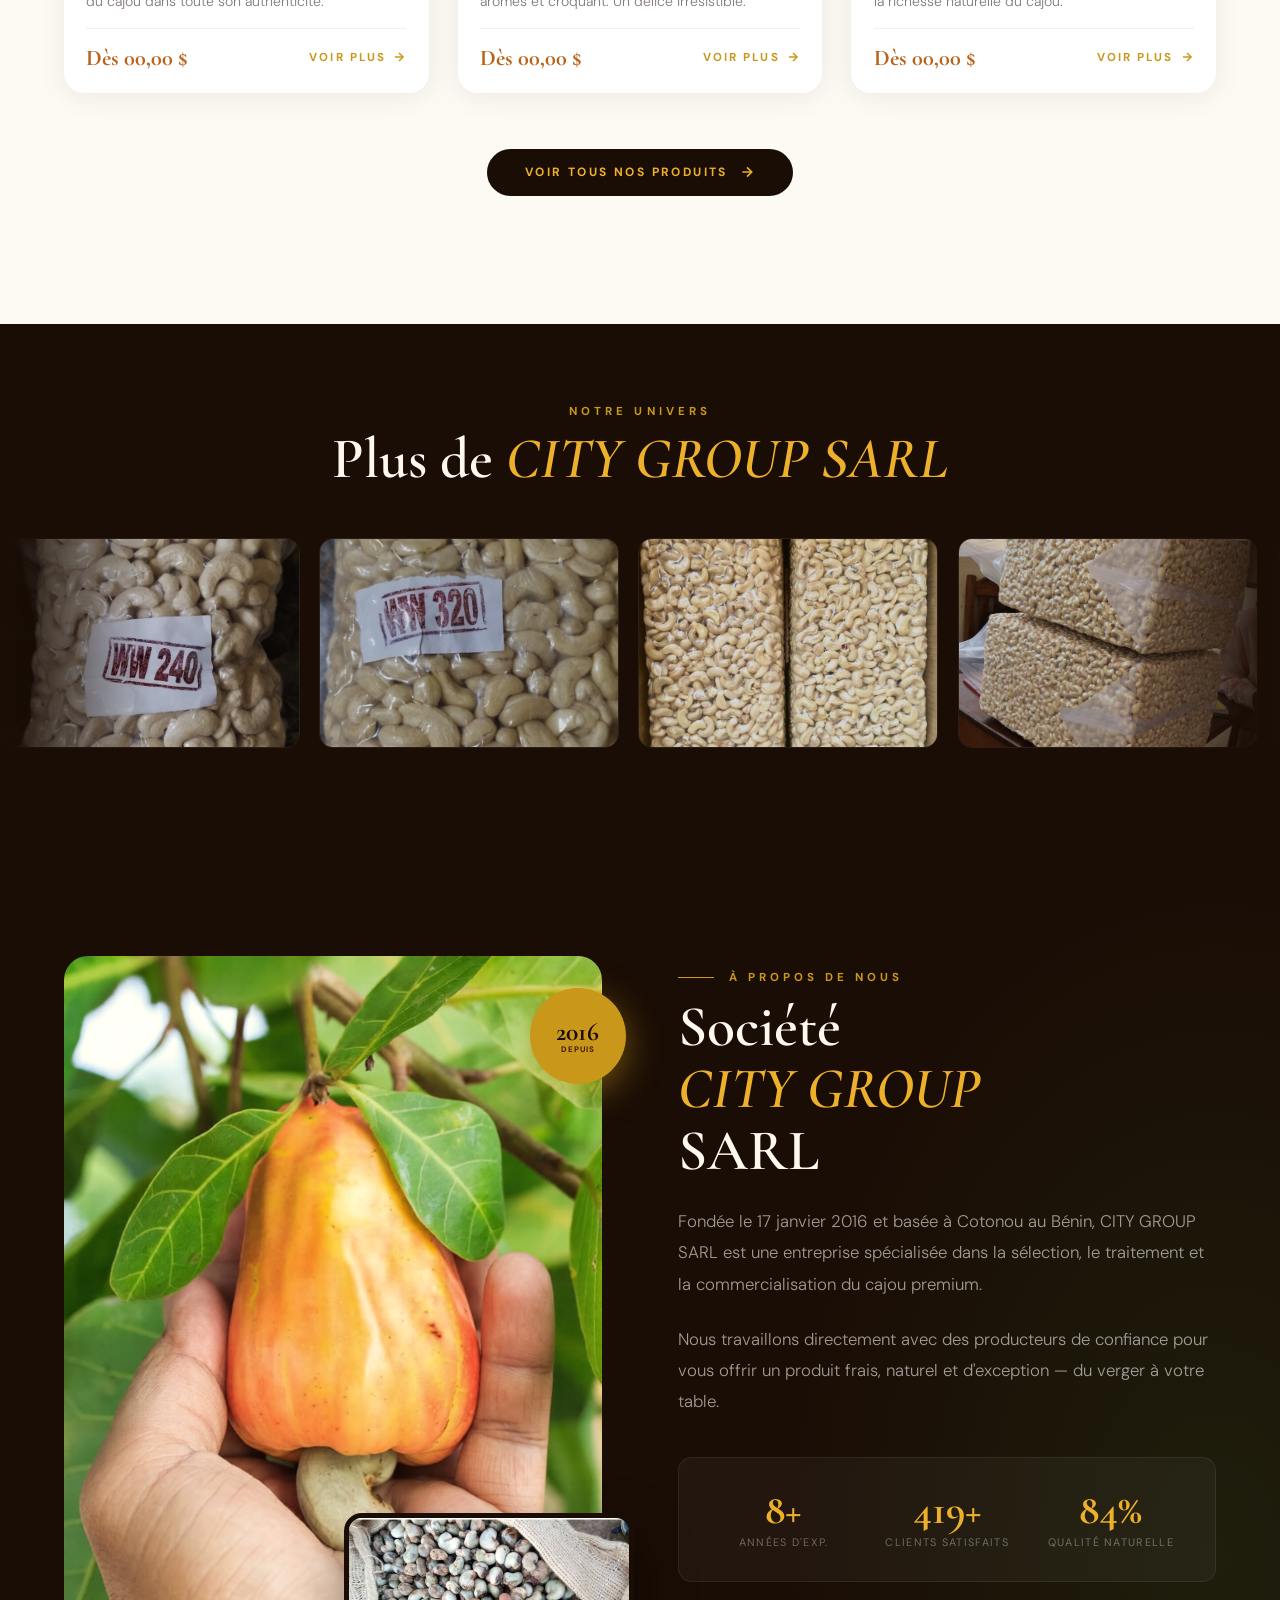
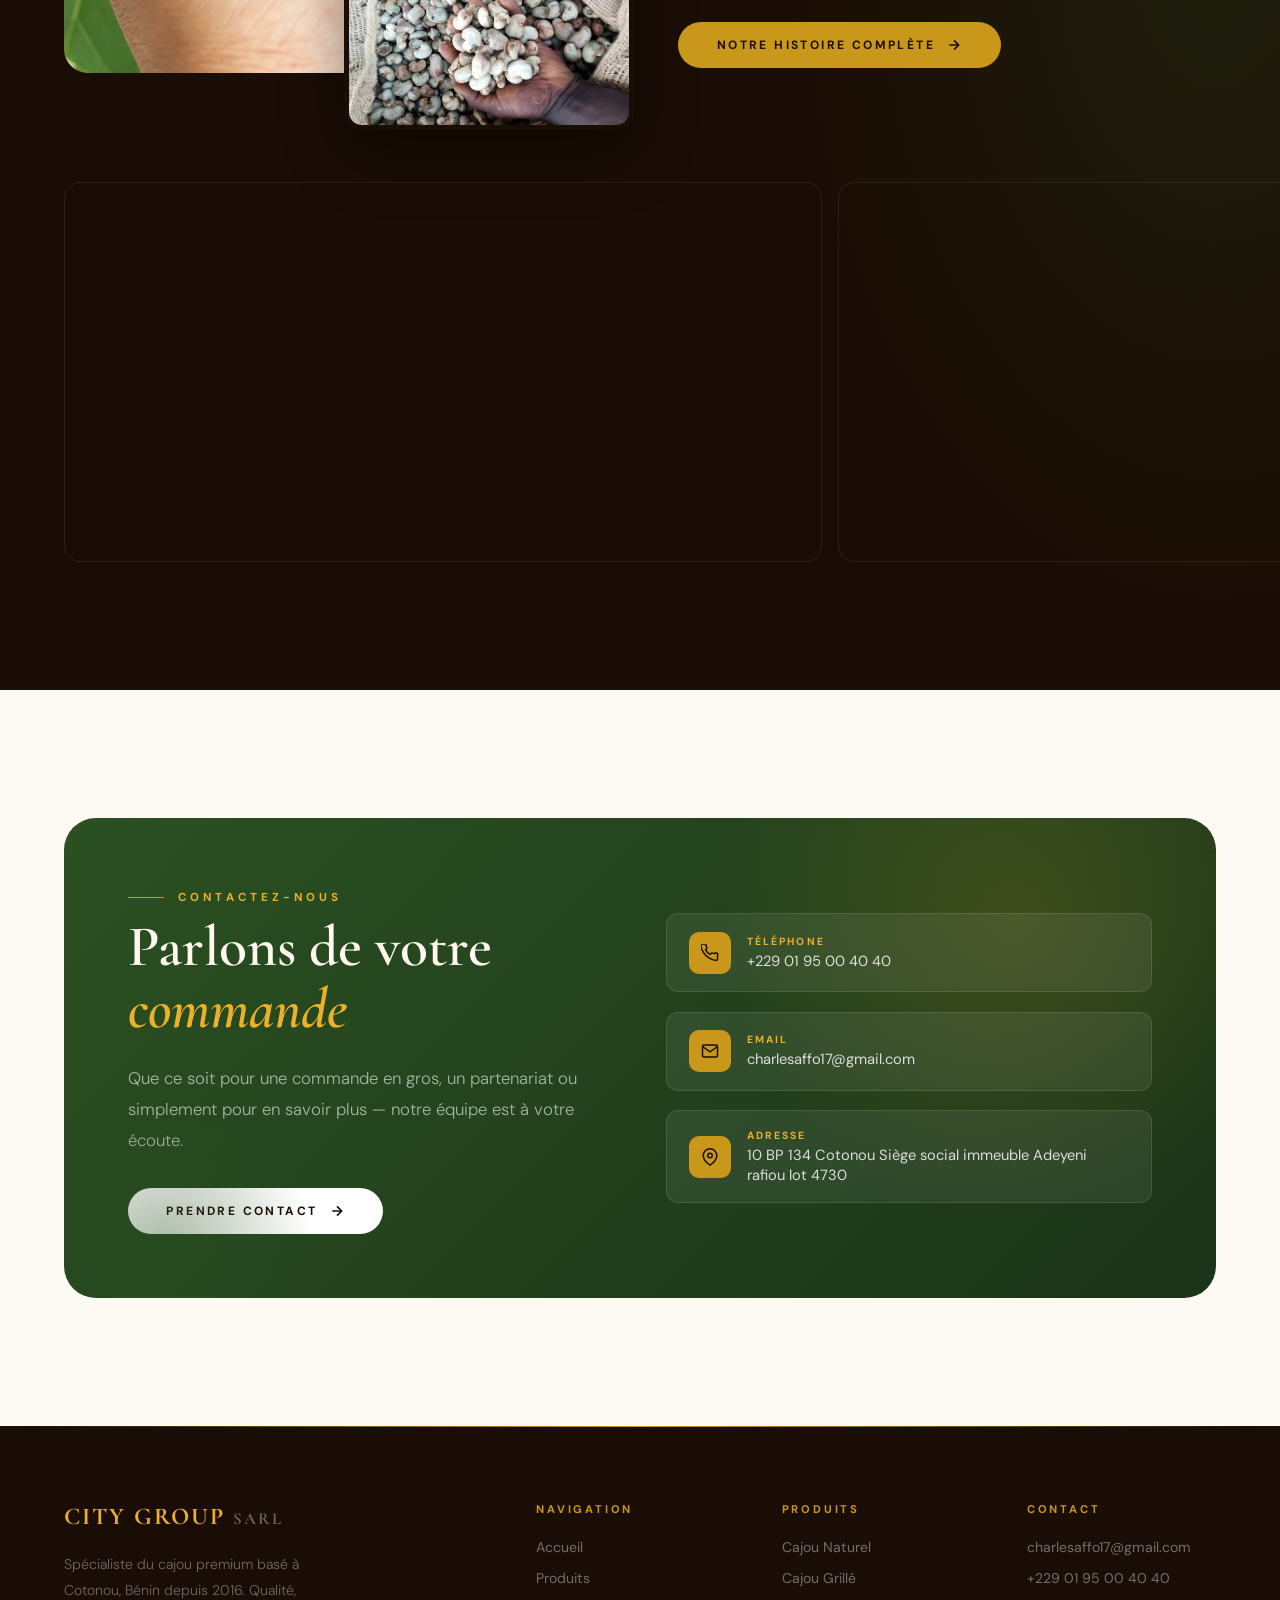
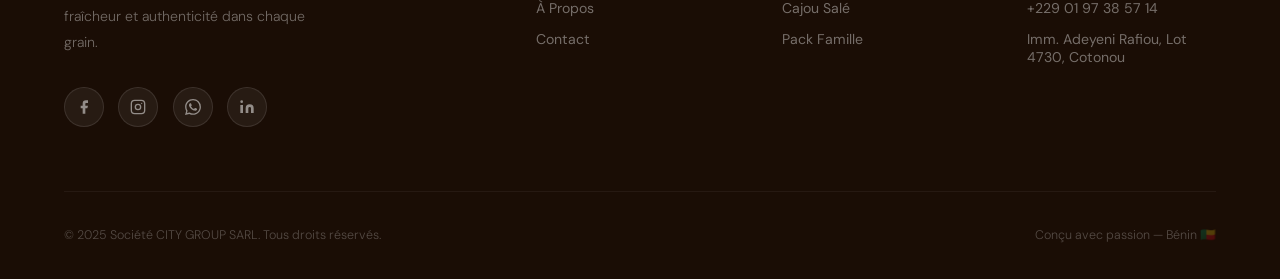
==== commit 9426d527: "9->10 ans" ====
--- a/index.html
+++ b/index.html
@@ -306,7 +306,7 @@
 
           <div class="stats-row">
             <div class="stat">
-              <div class="stat-n" data-count="9" data-suffix="+">0+</div>
+              <div class="stat-n" data-count="10" data-suffix="+">0+</div>
               <div class="stat-l">Années d'exp.</div>
             </div>
             <div class="stat">
--- a/css/style.css
+++ b/css/style.css
@@ -793,11 +793,53 @@
   .values-grid { grid-template-columns:1fr 1fr; }
   .footer-grid { grid-template-columns:1fr; gap:2rem; }
   .form-row-2 { grid-template-columns:1fr; }
-  .stats-row { grid-template-columns:1fr; gap:1rem; }
   body { cursor:auto; }
   .cursor { display:none; }
-
-  /* About page mobile */
+  h1 { font-size:clamp(2.2rem,9vw,4rem) !important; }
+  h2 { font-size:clamp(1.6rem,6vw,2.5rem) !important; }
+
+  /* ── ABOUT TEASER mobile ── */
+  .sec-about-teaser { padding:3rem 0 !important; }
+  .about-layout {
+    grid-template-columns:1fr !important;
+    gap:2rem !important;
+    width:100%;
+  }
+  .about-visual { width:100%; }
+  .about-main-img {
+    aspect-ratio:16/9 !important;
+    border-radius:14px !important;
+    width:100%;
+  }
+  .about-accent-img, .about-spin-badge { display:none !important; }
+  .about-text {
+    width:100%;
+    padding:0 !important;
+    word-break:break-word;
+    overflow-wrap:break-word;
+  }
+  .about-text .sec-title { font-size:clamp(1.8rem,7vw,2.8rem) !important; }
+  .about-text p { font-size:.9rem !important; margin:1rem 0 !important; }
+  .stats-row {
+    grid-template-columns:repeat(3,1fr) !important;
+    gap:.6rem !important;
+    padding:1rem .8rem !important;
+  }
+  .stat-n { font-size:1.6rem !important; }
+  .stat-l { font-size:.55rem !important; letter-spacing:.05em !important; }
+  .about-videos {
+    flex-direction:column !important;
+    gap:.8rem !important;
+    margin-top:1.2rem !important;
+    width:100%;
+  }
+  .about-videos video {
+    width:100% !important;
+    height:240px !important;
+    border-radius:12px !important;
+  }
+
+  /* ── About page mobile ── */
   .about-story-layout { grid-template-columns:1fr !important; gap:2rem; }
   .ast-imgs { height:240px !important; }
   .ast-imgs .tall, .ast-imgs .short { border-radius:12px; }
@@ -809,20 +851,19 @@
   .sec-about { padding:3rem 0 !important; }
   .ph-content h1 { font-size:clamp(2rem,8vw,3rem) !important; }
 
-  /* General mobile fixes */
+  /* ── General ── */
   .contact-card-big { padding:1.8rem !important; }
   .footer-brand img { height:55px !important; }
   .sec-products-preview { padding:3rem 0 !important; }
-  h1 { font-size:clamp(2.2rem,9vw,4rem) !important; }
-  h2 { font-size:clamp(1.6rem,6vw,2.5rem) !important; }
-}
+}
+
 @media (max-width: 480px) {
   .values-grid { grid-template-columns:1fr; }
   .hero-actions { flex-direction:column; align-items:flex-start; }
   .contact-card-big { border-radius:20px; }
   .nav-mobile .nav-link { font-size:.9rem !important; padding:.8rem 1rem !important; }
-  .container { padding:0 1.2rem !important; }
-  .about-layout { gap:2rem !important; }
-  .stats-row { gap:.8rem !important; }
+  .container { padding:0 1rem !important; }
+  .stats-row { grid-template-columns:1fr !important; gap:.8rem !important; }
   .stat-n { font-size:2rem !important; }
-}
+  .about-videos video { height:200px !important; }
+}
